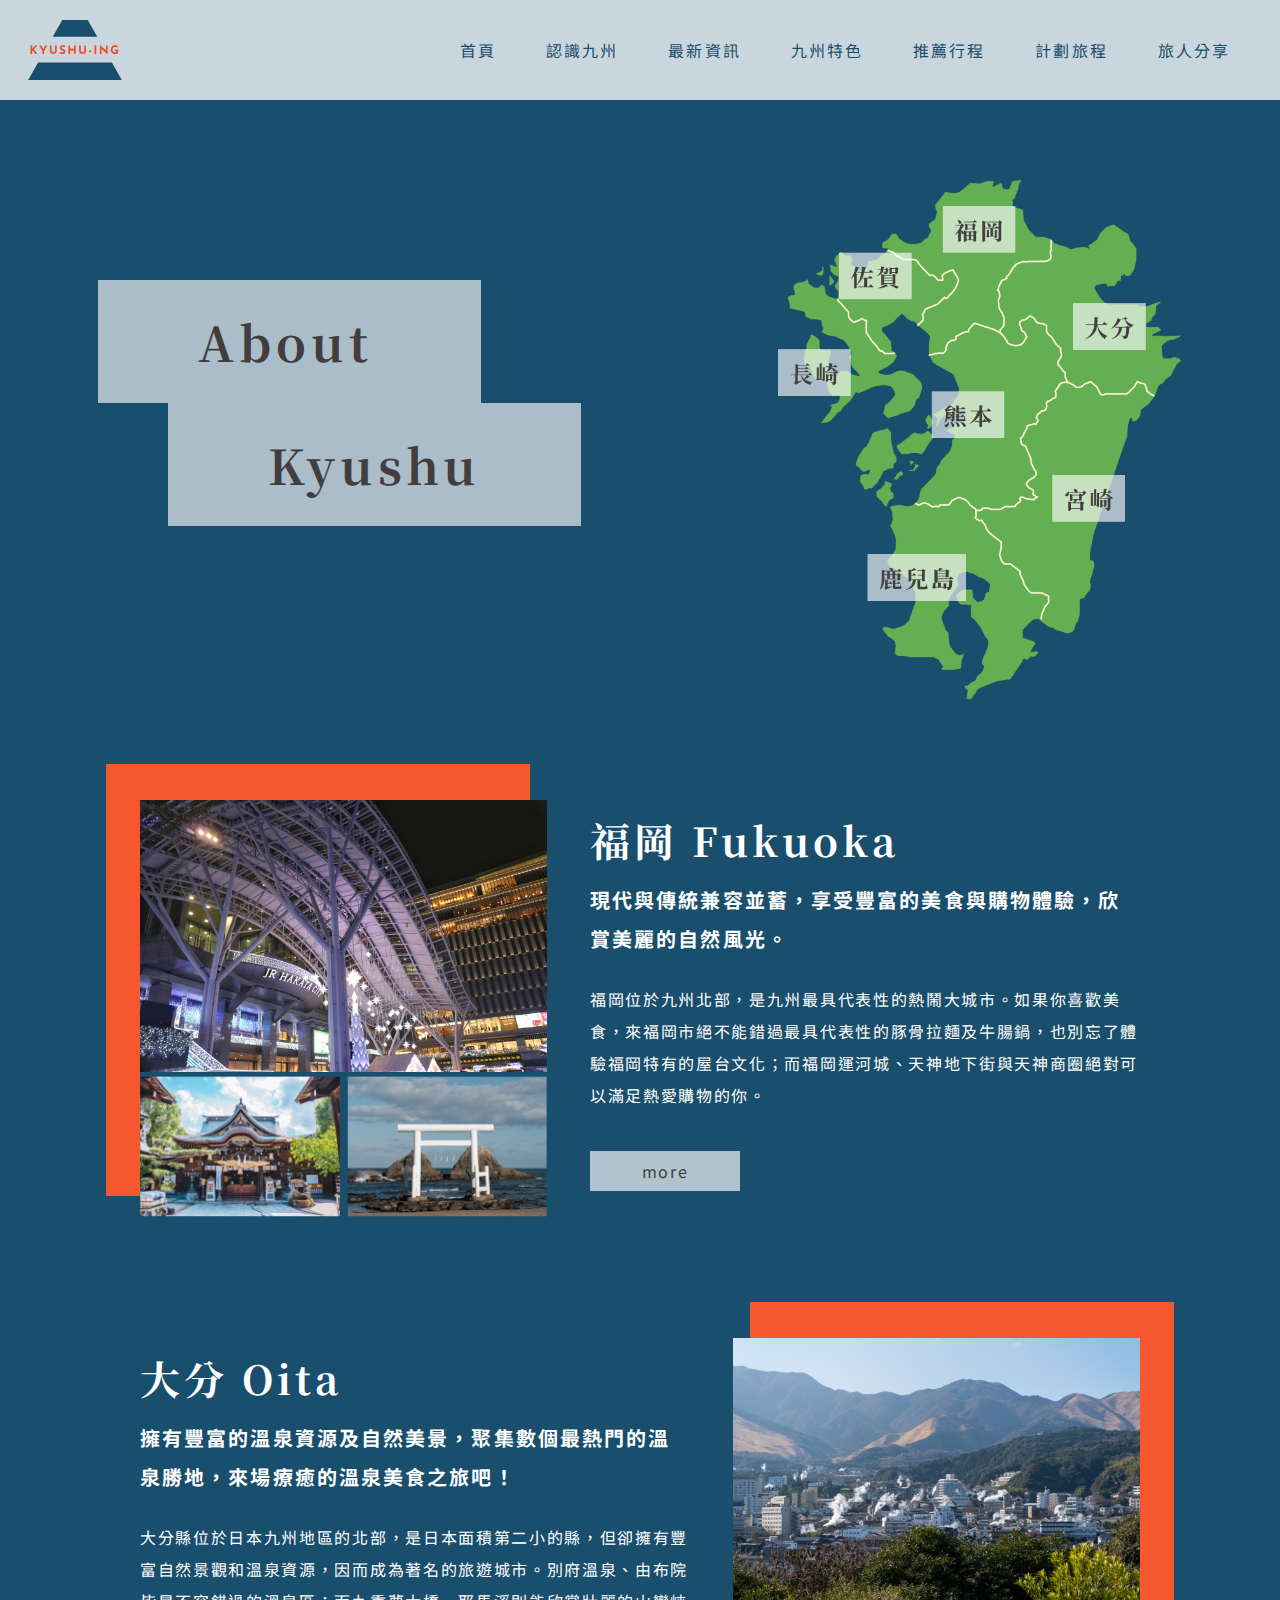
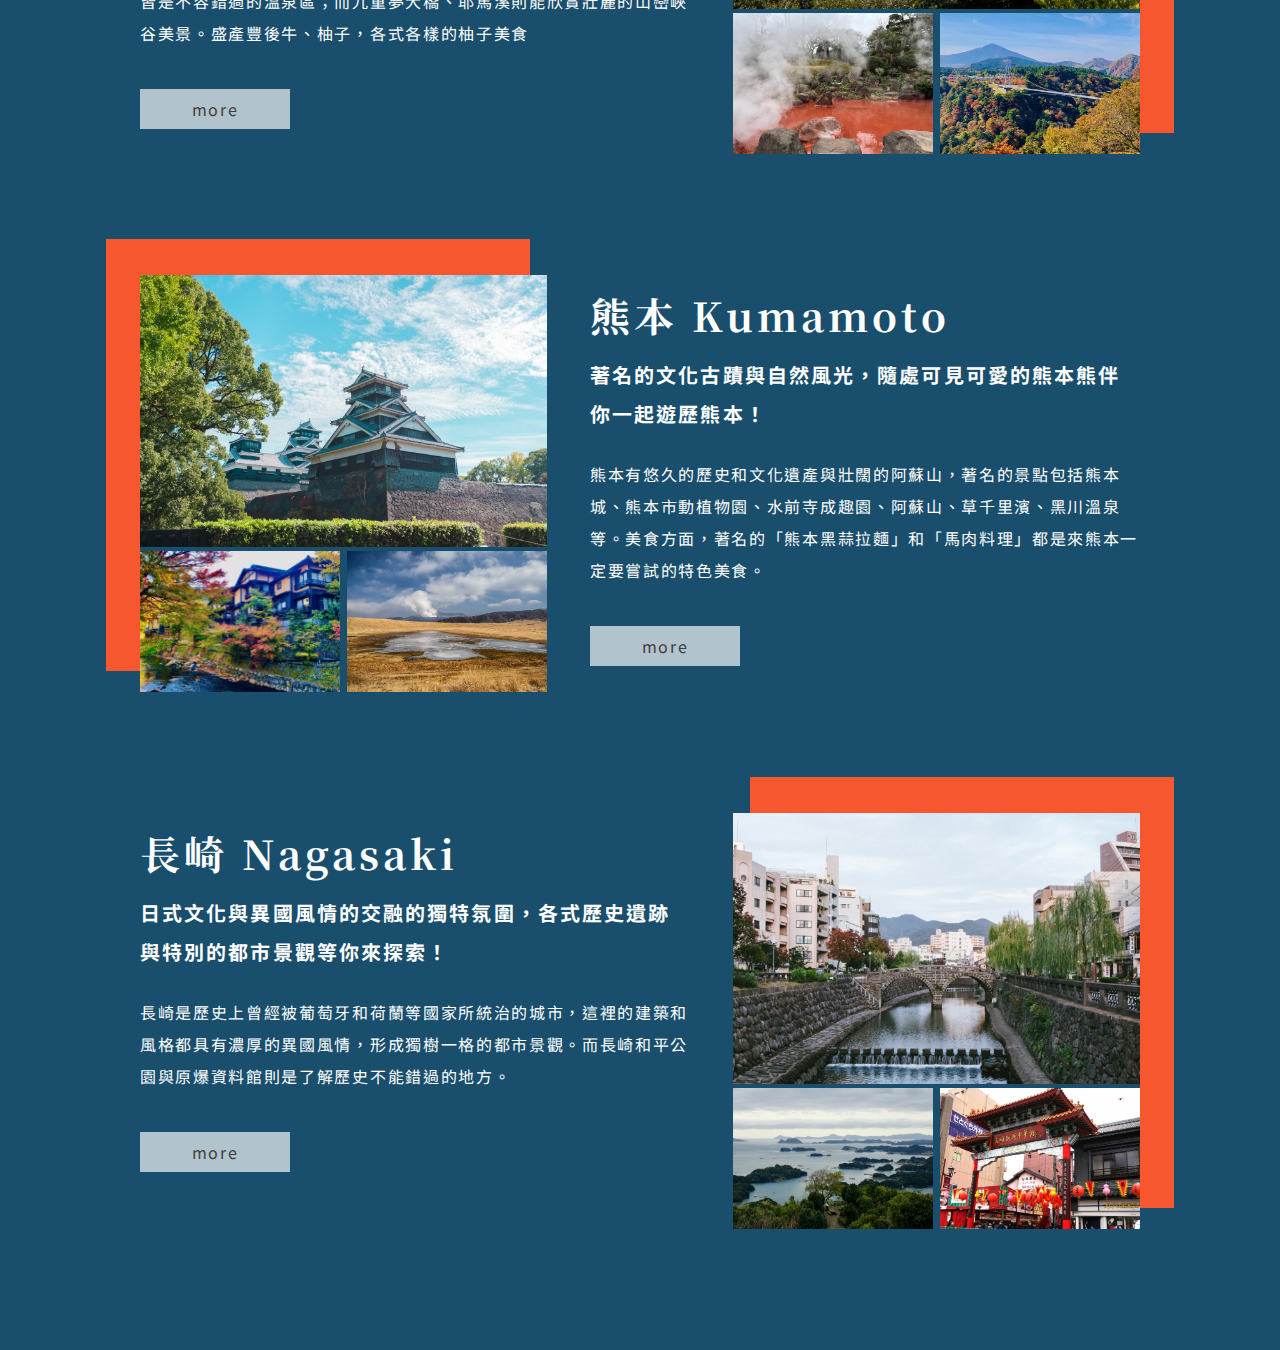
==== about.html @ 2214abe3 "reupload" ====
<!DOCTYPE html>
<html lang="en">
<head>
    <meta charset="UTF-8">
    <meta http-equiv="X-UA-Compatible" content="IE=edge">
    <meta name="viewport" content="width=device-width, initial-scale=1.0">
    <link rel="preconnect" href="https://fonts.googleapis.com">
    <link rel="preconnect" href="https://fonts.gstatic.com" crossorigin>
    <link href="https://fonts.googleapis.com/css2?family=Noto+Sans+TC:wght@400;700&family=Noto+Serif+TC:wght@400;700&display=swap" rel="stylesheet">
    <link rel="stylesheet" href="./css/default.css">
    <link rel="stylesheet" href="./css/about.css">
    <title>About</title>
</head>

<body>

    <!-- top -->
    <div class="top">
        <svg width="454" height="291" viewBox="0 0 454 291" fill="none" xmlns="http://www.w3.org/2000/svg">
            <path fill-rule="evenodd" clip-rule="evenodd" d="M165.159 0H288.841L335.095 81.4975H118.905L165.159 0ZM48.0145 206.402L0 291H454L405.986 206.402H48.0145Z" fill="#194E6C"/>
            <path d="M19.5735 137.797L19.3495 139.869L20.5815 138.301L34.0215 123.125H44.5495L27.5255 141.605L44.6055 164.341H34.3015L21.5895 146.757L19.5735 148.773V164.341H11.3415V123.125H19.5735V137.797ZM68.7472 151.517L53.5712 123.125H63.5952L74.2352 144.517L71.8272 144.685L82.2992 123.125H92.3232L76.8672 151.517V164.341H68.7472V151.517ZM113.025 149.109C113.025 150.415 113.417 151.666 114.201 152.861C114.985 154.055 116.012 155.026 117.281 155.773C118.588 156.519 120.007 156.893 121.537 156.893C123.217 156.893 124.711 156.519 126.017 155.773C127.324 155.026 128.351 154.055 129.097 152.861C129.881 151.666 130.273 150.415 130.273 149.109V123.125H138.281V149.277C138.281 152.301 137.535 154.989 136.041 157.341C134.548 159.655 132.532 161.485 129.993 162.829C127.455 164.135 124.636 164.789 121.537 164.789C118.476 164.789 115.676 164.135 113.137 162.829C110.636 161.485 108.639 159.655 107.145 157.341C105.652 154.989 104.905 152.301 104.905 149.277V123.125H113.025V149.109ZM177.361 133.093C175.793 132.234 174.188 131.525 172.545 130.965C170.94 130.405 169.428 130.125 168.009 130.125C166.255 130.125 164.873 130.479 163.865 131.189C162.857 131.898 162.353 132.962 162.353 134.381C162.353 135.351 162.727 136.229 163.473 137.013C164.257 137.759 165.247 138.431 166.441 139.029C167.673 139.626 168.943 140.167 170.249 140.653C171.855 141.25 173.404 142.015 174.897 142.949C176.391 143.845 177.623 145.095 178.593 146.701C179.564 148.269 180.049 150.359 180.049 152.973C180.049 155.063 179.508 157.005 178.425 158.797C177.343 160.589 175.756 162.045 173.665 163.165C171.575 164.247 168.999 164.789 165.937 164.789C163.585 164.789 161.177 164.434 158.713 163.725C156.287 163.015 153.991 161.895 151.825 160.365L155.409 154.037C156.828 155.082 158.452 155.941 160.281 156.613C162.111 157.285 163.753 157.621 165.209 157.621C166.18 157.621 167.151 157.49 168.121 157.229C169.129 156.93 169.951 156.445 170.585 155.773C171.257 155.101 171.593 154.167 171.593 152.973C171.593 152.151 171.313 151.405 170.753 150.733C170.231 150.061 169.503 149.445 168.569 148.885C167.673 148.325 166.684 147.839 165.601 147.429C164.332 146.943 163.025 146.383 161.681 145.749C160.337 145.114 159.068 144.349 157.873 143.453C156.716 142.519 155.764 141.381 155.017 140.037C154.308 138.655 153.953 136.975 153.953 134.997C153.953 132.607 154.476 130.535 155.521 128.781C156.604 127.026 158.116 125.645 160.057 124.637C161.999 123.591 164.239 123.013 166.777 122.901C170.1 122.901 172.788 123.293 174.841 124.077C176.932 124.861 178.799 125.794 180.441 126.877L177.361 133.093ZM229.946 123.125V164.341H221.826V147.597H203.402V164.341H195.282V123.125H203.402V139.757H221.826V123.125H229.946ZM255.123 149.109C255.123 150.415 255.515 151.666 256.299 152.861C257.083 154.055 258.11 155.026 259.379 155.773C260.686 156.519 262.104 156.893 263.635 156.893C265.315 156.893 266.808 156.519 268.115 155.773C269.422 155.026 270.448 154.055 271.195 152.861C271.979 151.666 272.371 150.415 272.371 149.109V123.125H280.379V149.277C280.379 152.301 279.632 154.989 278.139 157.341C276.646 159.655 274.63 161.485 272.091 162.829C269.552 164.135 266.734 164.789 263.635 164.789C260.574 164.789 257.774 164.135 255.235 162.829C252.734 161.485 250.736 159.655 249.243 157.341C247.75 154.989 247.003 152.301 247.003 149.277V123.125H255.123V149.109ZM295.155 148.101H305.683V154.933H295.155V148.101ZM321.848 123.125H329.968V164.341H321.848V123.125ZM384.79 166.021L353.542 137.797L355.95 139.141L356.118 164.341H347.886V121.501H348.222L378.798 149.613L377.006 148.829L376.838 123.125H385.014V166.021H384.79ZM436.34 160.197C435.855 160.719 435.09 161.261 434.044 161.821C432.999 162.343 431.786 162.829 430.404 163.277C429.06 163.725 427.679 164.079 426.26 164.341C424.842 164.639 423.498 164.789 422.228 164.789C417.786 164.789 413.922 163.93 410.636 162.213C407.351 160.495 404.812 158.143 403.02 155.157C401.266 152.17 400.388 148.754 400.388 144.909C400.388 141.138 400.948 137.871 402.068 135.109C403.226 132.309 404.775 129.994 406.716 128.165C408.695 126.298 410.954 124.917 413.492 124.021C416.068 123.125 418.756 122.677 421.556 122.677C424.207 122.677 426.634 122.975 428.836 123.573C431.039 124.133 432.906 124.842 434.436 125.701L431.804 133.261C431.132 132.887 430.236 132.514 429.116 132.141C427.996 131.767 426.858 131.469 425.7 131.245C424.543 130.983 423.516 130.853 422.62 130.853C419.671 130.853 417.151 131.357 415.06 132.365C413.007 133.335 411.439 134.81 410.356 136.789C409.311 138.767 408.788 141.231 408.788 144.181C408.788 146.757 409.367 148.978 410.524 150.845C411.682 152.711 413.287 154.149 415.34 155.157C417.431 156.165 419.802 156.669 422.452 156.669C423.61 156.669 424.674 156.594 425.644 156.445C426.615 156.258 427.436 155.978 428.108 155.605V150.621H420.996V142.781H436.34V160.197Z" fill="#F24822"/>
        </svg>
        <ul>
            <li><a href="">首頁</a></li>
            <li><a href="">認識九州</a></li>
            <li><a href="">最新資訊</a></li>
            <li><a href="">九州特色</a></li>
            <li><a href="">推薦行程</a></li>
            <li><a href="">計劃旅程</a></li>
            <li><a href="">旅人分享</a></li>
        </ul>
    </div>

    <!-- 首圖 -->
    <header>
        <div class="title">
            <h1>About</h1>
            <h1>Kyushu</h1>
        </div>
        <img src="./img/about/about-top.png" alt="">
    </header>

    <div class="main-block">
        <!-- 福岡 -->
        <section>
            <div class="photo">
                <img src="./img/about/about1-1.jpg" alt="">
                <img src="./img/about/about1-2.png" alt="">
                <img src="./img/about/about1-3.png" alt="">
            </div>
            <div class="text">
                <h2>福岡  Fukuoka</h2>
                <h3>現代與傳統兼容並蓄，享受豐富的美食與購物體驗，欣賞美麗的自然風光。</h3>
                <p>福岡位於九州北部，是九州最具代表性的熱鬧大城市。如果你喜歡美食，來福岡市絕不能錯過最具代表性的豚骨拉麵及牛腸鍋，也別忘了體驗福岡特有的屋台文化；而福岡運河城、天神地下街與天神商圈絕對可以滿足熱愛購物的你。</p>
                <a href="#">more</a>
            </div>
        </section>

         <!-- 大分 -->
         <section>
            <div class="text">
                <h2>大分 Oita</h2>
                <h3>擁有豐富的溫泉資源及自然美景，聚集數個最熱門的溫泉勝地，來場療癒的溫泉美食之旅吧！</h3>
                <p>大分縣位於日本九州地區的北部，是日本面積第二小的縣，但卻擁有豐富自然景觀和溫泉資源，因而成為著名的旅遊城市。別府溫泉、由布院皆是不容錯過的溫泉區；而九重夢大橋、耶馬溪則能欣賞壯麗的山巒峽谷美景。盛產豐後牛、柚子，各式各樣的柚子美食</p>
                <a href="#">more</a>
            </div>
            <div class="photo1">
                <img src="./img/about/about2-1.jpg" alt="">
                <img src="./img/about/about2-2.jpg" alt="">
                <img src="./img/about/about2-3.jpg" alt="">
            </div>
        </section>

         <!-- 熊本 -->
         <section>
            <div class="photo">
                <img src="./img/about/about3-1.jpg" alt="">
                <img src="./img/about/about3-2.png" alt="">
                <img src="./img/about/about3-3.jpg" alt="">
            </div>
            <div class="text">
                <h2>熊本  Kumamoto</h2>
                <h3>著名的文化古蹟與自然風光，隨處可見可愛的熊本熊伴你一起遊歷熊本！</h3>
                <p>熊本有悠久的歷史和文化遺產與壯闊的阿蘇山，著名的景點包括熊本城、熊本市動植物園、水前寺成趣園、阿蘇山、草千里濱、黑川溫泉等。美食方面，著名的「熊本黑蒜拉麵」和「馬肉料理」都是來熊本一定要嘗試的特色美食。</p>
                <a href="#">more</a>
            </div>
        </section>

         <!-- 長崎 -->
         <section>
            <div class="text">
                <h2>長崎  Nagasaki</h2>
                <h3>日式文化與異國風情的交融的獨特氛圍，各式歷史遺跡與特別的都市景觀等你來探索！</h3>
                <p>長崎是歷史上曾經被葡萄牙和荷蘭等國家所統治的城市，這裡的建築和風格都具有濃厚的異國風情，形成獨樹一格的都市景觀。而長崎和平公園與原爆資料館則是了解歷史不能錯過的地方。</p>
                <a href="#">more</a>
            </div>
            <div class="photo1">
                <img src="./img/about/about4-1.png" alt="">
                <img src="./img/about/about4-2.jpg" alt="">
                <img src="./img/about/about4-3.jpg" alt="">
            </div>
        </section>






   </div>

</body>
</html>
---- css/default.css ----
@import url(reset.css);


body{
    font-family: 'Noto Sans TC', sans-serif;
    font-style: normal;
    background-color: #194E6C;
}

/* ------top------ */
.top{
    height: 100px;
    width: 100%;
    background-color: #ffffffc4;
    display: flex;
    justify-content: space-between;
}

.top svg{
    height: 60px;
    width: 150px;
    /* float: left; */
    margin-top: 20px;
}

.top ul{
    display: inline-flex;
    text-align: center;
    /* float:right; */
    line-height: 100px;
}

.top li{
    margin-right: 50px;
}

.top a{
    font-size: 16px;
    color:#194E6C;
    letter-spacing: 0.13em;
}

.top a:hover{
    color:#F75C2F ;
    
}

/* --------全版-------- */
.wrapper{
    margin: 0 auto;
}

.main-block{
    width:1200px;
    margin:0 auto;
}

a{
    /* display: block; */
    text-decoration: none;
    text-align: center;
}

h1{
    display: block;
    /* height: 103px; */
    font-family: 'Noto Serif TC';
    font-style: normal;
    font-weight: 700;
    font-size: 48px;
    line-height: 103px;
    letter-spacing: 0.1em;
    color: #423E3E;
    background-color: rgba(255, 255, 255, 0.63);;
    padding: 10px 100px;
}

h2{
    font-family:'Noto Serif TC', serif;
    font-size:40px ;
    font-weight: 700;
    line-height: 200%;
    letter-spacing: 0.1em;
    color: #fff;
}

p{
    font-size: 16px;
    line-height: 200%;
    letter-spacing: 0.105em;
}

/* -------標題列按鍵文字------- */
.sel{
    height: 90px;
    width: 1000px;
    margin: 0 auto;
    padding-top: 60px;
    box-sizing: border-box;
    display: flex;
}

.sel li{
    width: 100px;
    height: 48px;
    border: 2px solid #FFFFFF;
    margin: 0 10px;
    flex-basis: 0;
    flex-grow: 1;
    text-align: center;
}
.sel a{
    line-height: 48px;
    font-size: 18px;
    letter-spacing: 0.15em;
    color: #fff;
}


/* footer */
footer {
    height: 200px;
    display: flex;
    align-items: center;
   justify-content: center;
    
}

footer ul{
    display: flex;
    margin: 0 auto;
    align-items: center;
}

footer li{
    padding: 0 50px;
    margin: 0 auto;
}

footer img{
    height: 70px;
}

footer a{
    display: block;
    color: #ffff;
    font-size: 12px;
    line-height: 200%;
    letter-spacing: 0.105em;
}

footer .right{
    display: flex;
    flex-direction: column;
}

footer .middle{
    display: flex;
    flex-direction: column;
}

footer .left{
    display: flex;
    flex-direction: column;
    
}

footer .left p{
    color: #fff;
    font-size: 12px;
    letter-spacing: 0.15em;
    line-height: 4px;

}

i{
    display: inline-block;
    color: #fff;
}
---- css/about.css ----
header{
    display: flex;
    justify-content: space-around;
    margin-top:80px ;
}

header .title{
    margin-top: 100px;
}

header h1:first-child{
    margin-right: 100px;
}

header h1:last-child{
    margin-left: 70px;
}

header img{
    height: 520px;
}

body{
    color: #ffff;
}

.main-block{
    width:1000px
}

section{
    display: flex;
    margin-top: 100px;
    margin-bottom: 120px;
}

section img:first-child{
    width: 407px;
    height: auto;
    padding-bottom: 3px;
}

section img~img{
    width: 200px;
    height: 141px;

}

.photo img{
    padding-right: 3px;
}

.photo{
    margin-right: 40px;
    box-shadow: -27px -29px 0 7px #f7572f;
}

.text h3{
    font-weight: 700;
    font-size: 20px;
    line-height: 195.3%;
    letter-spacing: 0.105em;
    padding-bottom: 25px;
}

section a{
    display: block;
    font-size: 16px;
    letter-spacing: 0.105em;
    color:#423E3E;
    width: 150px;
    height: 40px;
    background-color: #ffffffa9;
    line-height: 40px;
    margin-top: 40px;
}

.photo1{
    margin-left: 40px;
    box-shadow: 27px -29px 0 7px #f7572f;
}

.photo1 img{
    padding-right: 0px;
    padding-left: 3px;
}
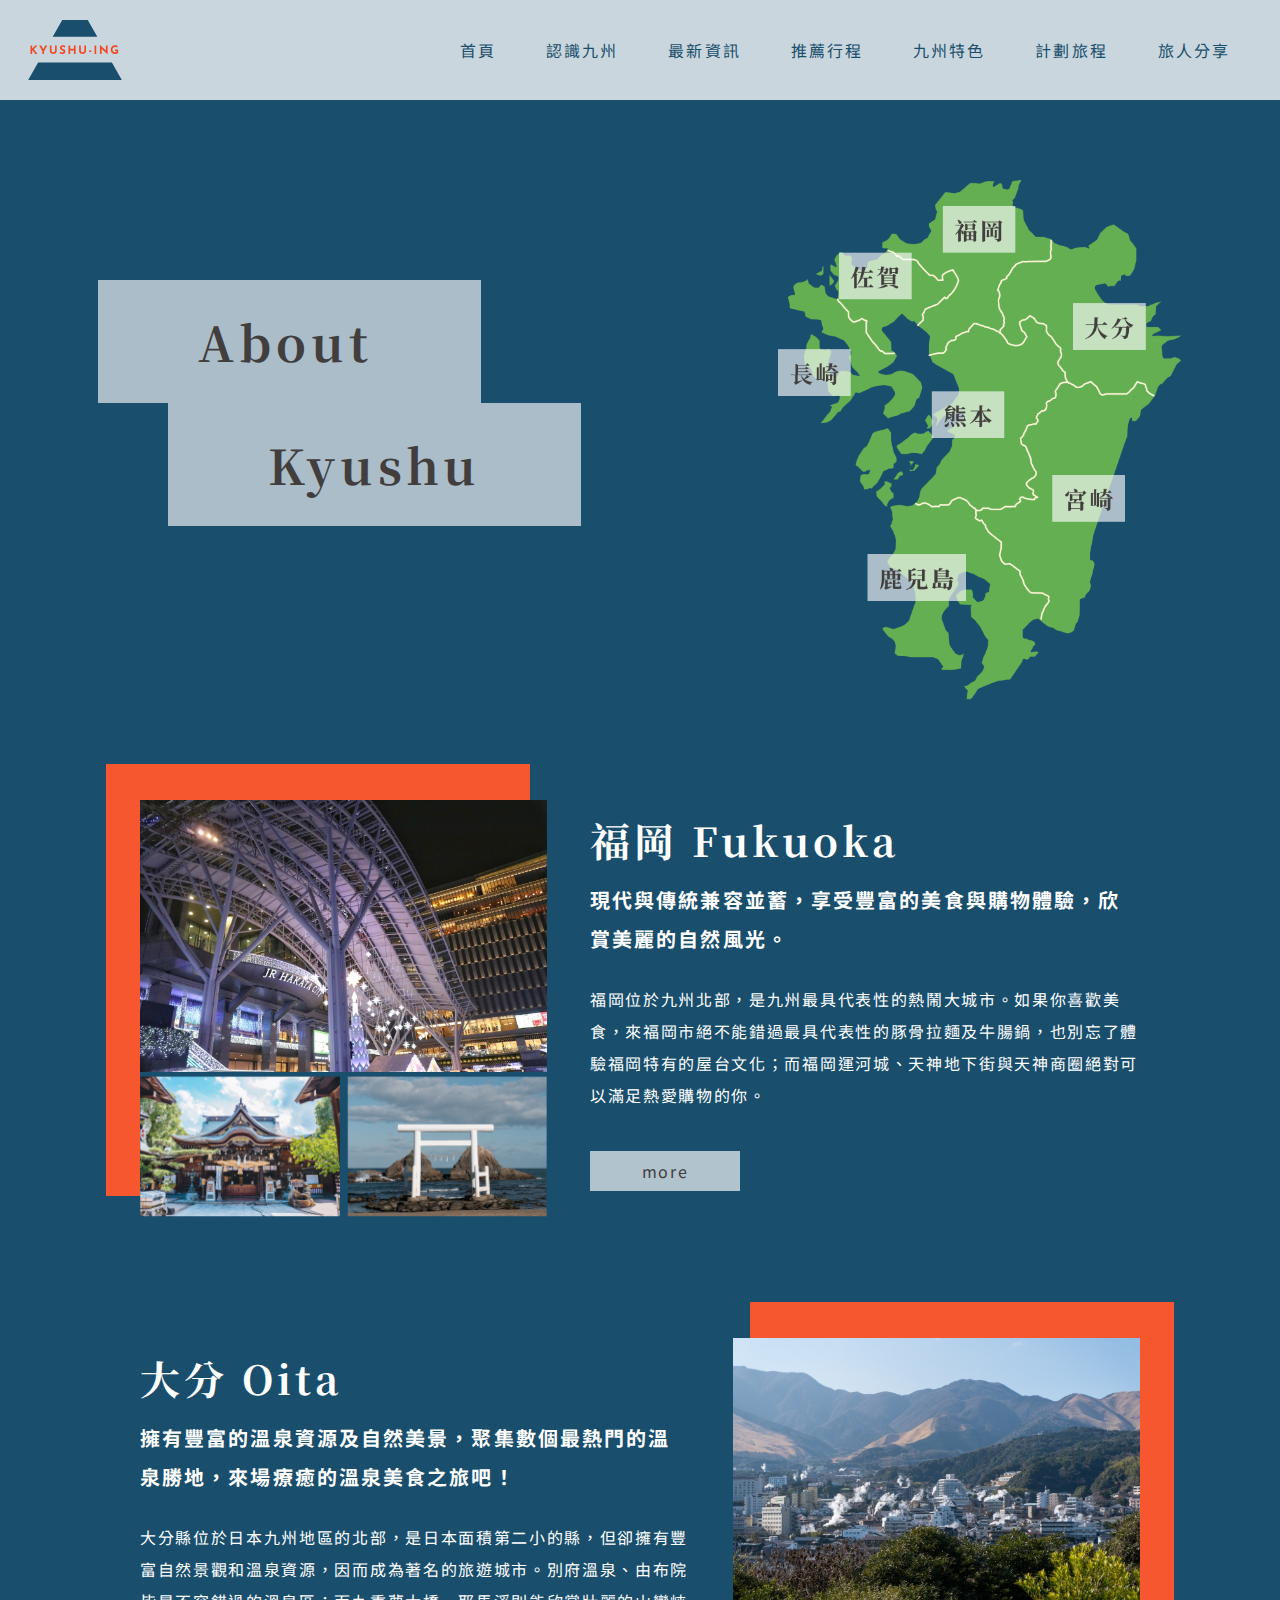
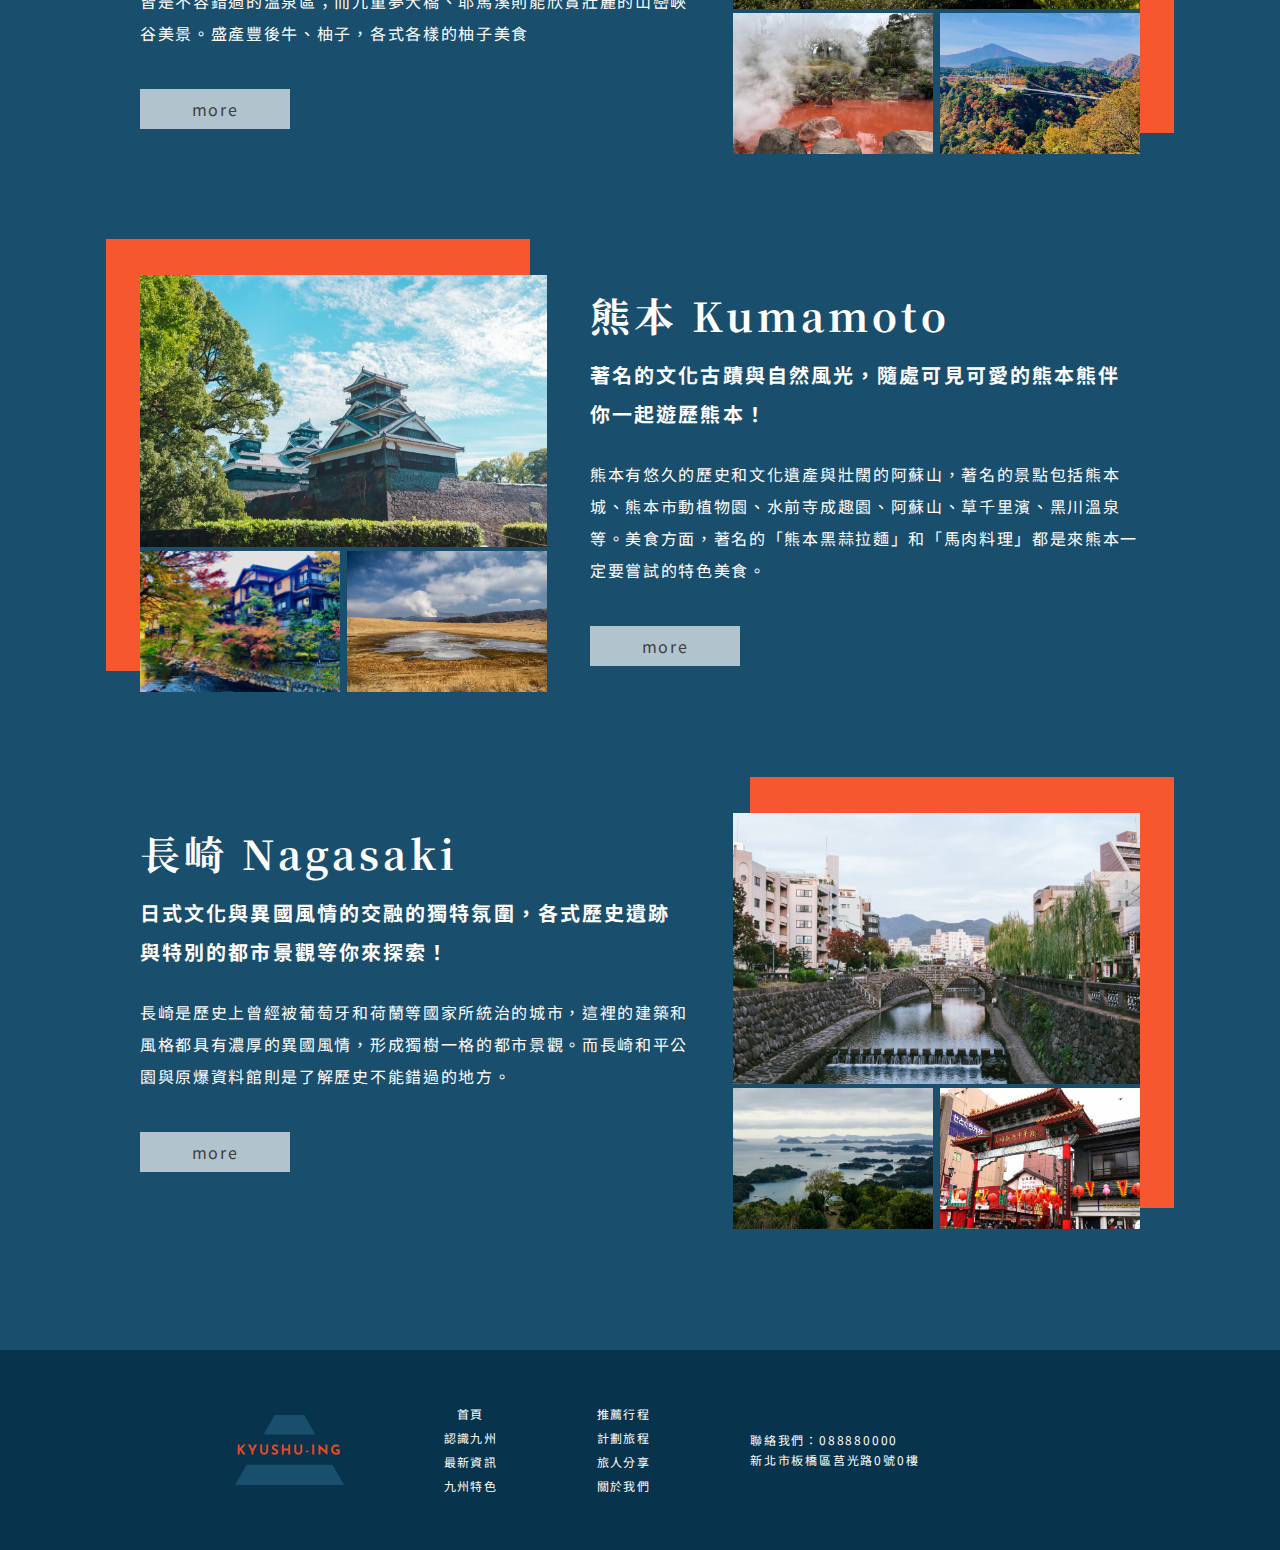
==== commit 74e084ee: "done" ====
--- a/about.html
+++ b/about.html
@@ -7,6 +7,7 @@
     <link rel="preconnect" href="https://fonts.googleapis.com">
     <link rel="preconnect" href="https://fonts.gstatic.com" crossorigin>
     <link href="https://fonts.googleapis.com/css2?family=Noto+Sans+TC:wght@400;700&family=Noto+Serif+TC:wght@400;700&display=swap" rel="stylesheet">
+    <link rel="stylesheet" href="https://cdnjs.cloudflare.com/ajax/libs/font-awesome/6.3.0/css/all.min.css" integrity="sha512-SzlrxWUlpfuzQ+pcUCosxcglQRNAq/DZjVsC0lE40xsADsfeQoEypE+enwcOiGjk/bSuGGKHEyjSoQ1zVisanQ==" crossorigin="anonymous" referrerpolicy="no-referrer" />
     <link rel="stylesheet" href="./css/default.css">
     <link rel="stylesheet" href="./css/about.css">
     <title>About</title>
@@ -20,14 +21,15 @@
             <path fill-rule="evenodd" clip-rule="evenodd" d="M165.159 0H288.841L335.095 81.4975H118.905L165.159 0ZM48.0145 206.402L0 291H454L405.986 206.402H48.0145Z" fill="#194E6C"/>
             <path d="M19.5735 137.797L19.3495 139.869L20.5815 138.301L34.0215 123.125H44.5495L27.5255 141.605L44.6055 164.341H34.3015L21.5895 146.757L19.5735 148.773V164.341H11.3415V123.125H19.5735V137.797ZM68.7472 151.517L53.5712 123.125H63.5952L74.2352 144.517L71.8272 144.685L82.2992 123.125H92.3232L76.8672 151.517V164.341H68.7472V151.517ZM113.025 149.109C113.025 150.415 113.417 151.666 114.201 152.861C114.985 154.055 116.012 155.026 117.281 155.773C118.588 156.519 120.007 156.893 121.537 156.893C123.217 156.893 124.711 156.519 126.017 155.773C127.324 155.026 128.351 154.055 129.097 152.861C129.881 151.666 130.273 150.415 130.273 149.109V123.125H138.281V149.277C138.281 152.301 137.535 154.989 136.041 157.341C134.548 159.655 132.532 161.485 129.993 162.829C127.455 164.135 124.636 164.789 121.537 164.789C118.476 164.789 115.676 164.135 113.137 162.829C110.636 161.485 108.639 159.655 107.145 157.341C105.652 154.989 104.905 152.301 104.905 149.277V123.125H113.025V149.109ZM177.361 133.093C175.793 132.234 174.188 131.525 172.545 130.965C170.94 130.405 169.428 130.125 168.009 130.125C166.255 130.125 164.873 130.479 163.865 131.189C162.857 131.898 162.353 132.962 162.353 134.381C162.353 135.351 162.727 136.229 163.473 137.013C164.257 137.759 165.247 138.431 166.441 139.029C167.673 139.626 168.943 140.167 170.249 140.653C171.855 141.25 173.404 142.015 174.897 142.949C176.391 143.845 177.623 145.095 178.593 146.701C179.564 148.269 180.049 150.359 180.049 152.973C180.049 155.063 179.508 157.005 178.425 158.797C177.343 160.589 175.756 162.045 173.665 163.165C171.575 164.247 168.999 164.789 165.937 164.789C163.585 164.789 161.177 164.434 158.713 163.725C156.287 163.015 153.991 161.895 151.825 160.365L155.409 154.037C156.828 155.082 158.452 155.941 160.281 156.613C162.111 157.285 163.753 157.621 165.209 157.621C166.18 157.621 167.151 157.49 168.121 157.229C169.129 156.93 169.951 156.445 170.585 155.773C171.257 155.101 171.593 154.167 171.593 152.973C171.593 152.151 171.313 151.405 170.753 150.733C170.231 150.061 169.503 149.445 168.569 148.885C167.673 148.325 166.684 147.839 165.601 147.429C164.332 146.943 163.025 146.383 161.681 145.749C160.337 145.114 159.068 144.349 157.873 143.453C156.716 142.519 155.764 141.381 155.017 140.037C154.308 138.655 153.953 136.975 153.953 134.997C153.953 132.607 154.476 130.535 155.521 128.781C156.604 127.026 158.116 125.645 160.057 124.637C161.999 123.591 164.239 123.013 166.777 122.901C170.1 122.901 172.788 123.293 174.841 124.077C176.932 124.861 178.799 125.794 180.441 126.877L177.361 133.093ZM229.946 123.125V164.341H221.826V147.597H203.402V164.341H195.282V123.125H203.402V139.757H221.826V123.125H229.946ZM255.123 149.109C255.123 150.415 255.515 151.666 256.299 152.861C257.083 154.055 258.11 155.026 259.379 155.773C260.686 156.519 262.104 156.893 263.635 156.893C265.315 156.893 266.808 156.519 268.115 155.773C269.422 155.026 270.448 154.055 271.195 152.861C271.979 151.666 272.371 150.415 272.371 149.109V123.125H280.379V149.277C280.379 152.301 279.632 154.989 278.139 157.341C276.646 159.655 274.63 161.485 272.091 162.829C269.552 164.135 266.734 164.789 263.635 164.789C260.574 164.789 257.774 164.135 255.235 162.829C252.734 161.485 250.736 159.655 249.243 157.341C247.75 154.989 247.003 152.301 247.003 149.277V123.125H255.123V149.109ZM295.155 148.101H305.683V154.933H295.155V148.101ZM321.848 123.125H329.968V164.341H321.848V123.125ZM384.79 166.021L353.542 137.797L355.95 139.141L356.118 164.341H347.886V121.501H348.222L378.798 149.613L377.006 148.829L376.838 123.125H385.014V166.021H384.79ZM436.34 160.197C435.855 160.719 435.09 161.261 434.044 161.821C432.999 162.343 431.786 162.829 430.404 163.277C429.06 163.725 427.679 164.079 426.26 164.341C424.842 164.639 423.498 164.789 422.228 164.789C417.786 164.789 413.922 163.93 410.636 162.213C407.351 160.495 404.812 158.143 403.02 155.157C401.266 152.17 400.388 148.754 400.388 144.909C400.388 141.138 400.948 137.871 402.068 135.109C403.226 132.309 404.775 129.994 406.716 128.165C408.695 126.298 410.954 124.917 413.492 124.021C416.068 123.125 418.756 122.677 421.556 122.677C424.207 122.677 426.634 122.975 428.836 123.573C431.039 124.133 432.906 124.842 434.436 125.701L431.804 133.261C431.132 132.887 430.236 132.514 429.116 132.141C427.996 131.767 426.858 131.469 425.7 131.245C424.543 130.983 423.516 130.853 422.62 130.853C419.671 130.853 417.151 131.357 415.06 132.365C413.007 133.335 411.439 134.81 410.356 136.789C409.311 138.767 408.788 141.231 408.788 144.181C408.788 146.757 409.367 148.978 410.524 150.845C411.682 152.711 413.287 154.149 415.34 155.157C417.431 156.165 419.802 156.669 422.452 156.669C423.61 156.669 424.674 156.594 425.644 156.445C426.615 156.258 427.436 155.978 428.108 155.605V150.621H420.996V142.781H436.34V160.197Z" fill="#F24822"/>
         </svg>
+        
         <ul>
-            <li><a href="">首頁</a></li>
-            <li><a href="">認識九州</a></li>
-            <li><a href="">最新資訊</a></li>
-            <li><a href="">九州特色</a></li>
-            <li><a href="">推薦行程</a></li>
-            <li><a href="">計劃旅程</a></li>
-            <li><a href="">旅人分享</a></li>
+            <li><a href="index.html">首頁</a></li>
+            <li><a href="about.html">認識九州</a></li>
+            <li><a href="news.html">最新資訊</a></li>
+            <li><a href="recommand.html">推薦行程</a></li>
+            <li><a href="landmark.html"> 九州特色</a></li>
+            <li><a href="plan.html">計劃旅程</a></li>
+            <li><a href="share.html">旅人分享</a></li>
         </ul>
     </div>
 
@@ -100,13 +102,39 @@
                 <img src="./img/about/about4-3.jpg" alt="">
             </div>
         </section>
+   </div>
 
-
-
-
-
-
-   </div>
+    <!-- 頁尾 -->
+        <footer>
+            <ul>
+                <li><img src="./img/default/Group 3.svg" alt=""></li>
+                <li class="right">
+                    <a href="index.html">首頁</a>
+                    <a href="about.html">認識九州</a>
+                    <a href="news.html">最新資訊</a>
+                    <a href="landmark.html">九州特色</a>
+                </li>
+                <li class="middle">
+                    <a href="recommand.html">推薦行程</a>
+                    <a href="plan.html">計劃旅程</a>
+                    <a href="share.html">旅人分享</a>
+                    <a href="#">關於我們</a>
+                </li>
+                <li class="left">               
+                    <p>聯絡我們：088880000</p><br>
+                    <p>新北市板橋區莒光路0號0樓</p>
+                </li>
+                <li class="icon">
+                    <a href="#"><i class="fa-brands fa-square-facebook"></i></a>
+                    <a href="#"><i class="fa-brands fa-square-instagram"></i></a>
+                    <a href="#"><i class="fa-brands fa-square-twitter"></i></a>
+                </li>
+                
+            </ul>
+            
+        
+            
+        </footer>
 
 </body>
 </html>--- a/css/default.css
+++ b/css/default.css
@@ -38,11 +38,29 @@
     font-size: 16px;
     color:#194E6C;
     letter-spacing: 0.13em;
+    position: relative;
+    transition: 0.5s;
+   
+}
+
+.top a:after{
+    content: "";
+    position: absolute;
+    left: 0;
+    bottom: 0;
+    width: 100%;
+    height: 2px;
+    background-color:#F75C2F;
+    transition: 0.3s;
+    transform: scale(0);
 }
 
 .top a:hover{
     color:#F75C2F ;
-    
+}
+
+.top a:hover::after{
+    transform:  scaleX(1);
 }
 
 /* --------全版-------- */
@@ -88,6 +106,7 @@
     font-size: 16px;
     line-height: 200%;
     letter-spacing: 0.105em;
+
 }
 
 /* -------標題列按鍵文字------- */
@@ -110,16 +129,27 @@
     text-align: center;
 }
 .sel a{
+    display: block;
+    width: 100%;
+    height: 48px;
     line-height: 48px;
     font-size: 18px;
     letter-spacing: 0.15em;
     color: #fff;
 }
 
+.sel a:hover{
+    background-color: #fff;
+    color: #194E6C;
+    font-weight: 700;
+    font-size: 20px;
+}
+
 
 /* footer */
 footer {
     height: 200px;
+    background-color: #07344C;
     display: flex;
     align-items: center;
    justify-content: center;
@@ -142,13 +172,16 @@
 }
 
 footer a{
-    display: block;
     color: #ffff;
     font-size: 12px;
     line-height: 200%;
     letter-spacing: 0.105em;
 }
 
+footer a:hover{
+    color: #F75C2F;
+}
+
 footer .right{
     display: flex;
     flex-direction: column;
@@ -176,4 +209,10 @@
 i{
     display: inline-block;
     color: #fff;
+    padding: 3px;
+    font-size: 18px;
+}
+
+i:hover{
+    color: #F75C2F;
 }--- a/css/about.css
+++ b/css/about.css
@@ -75,6 +75,12 @@
     margin-top: 40px;
 }
 
+section a:hover{
+    color:#ffffffa9;
+    background-color:#f7572fb7;
+    font-weight: 700;
+}
+
 .photo1{
     margin-left: 40px;
     box-shadow: 27px -29px 0 7px #f7572f;
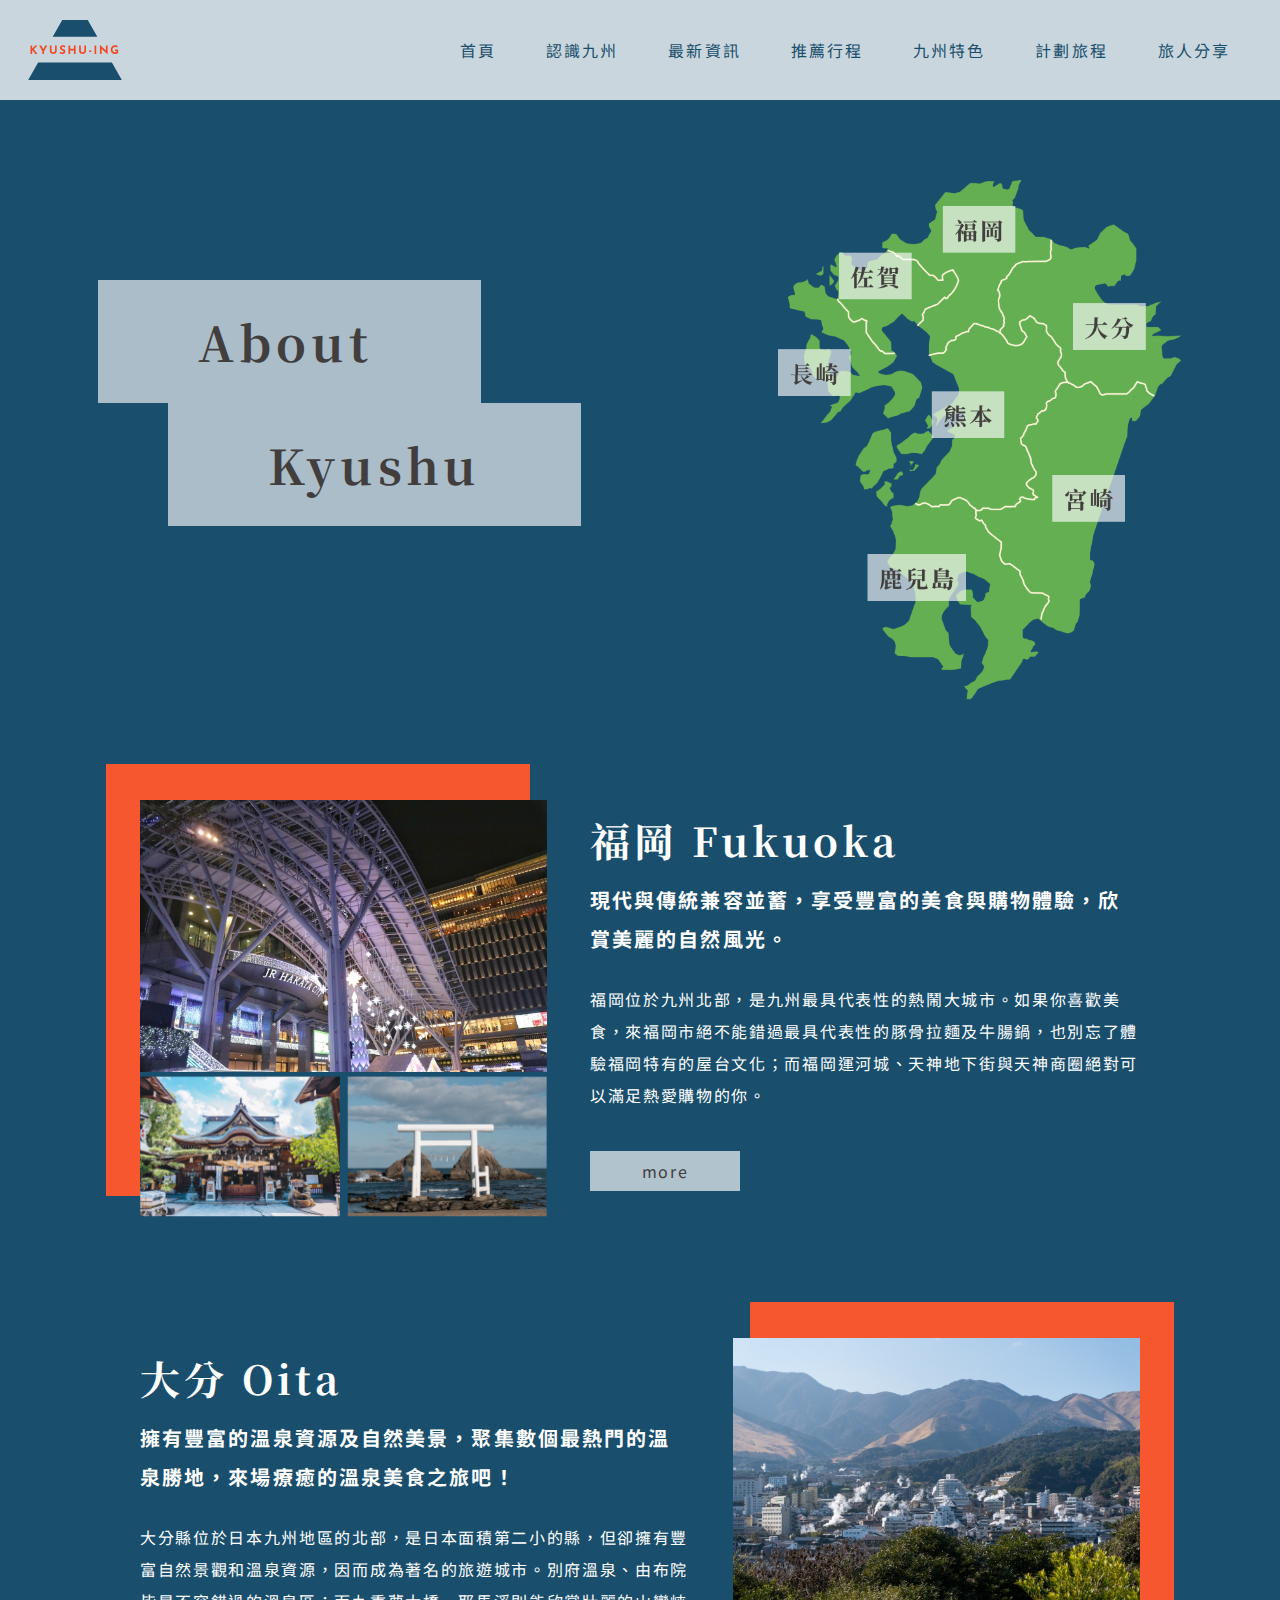
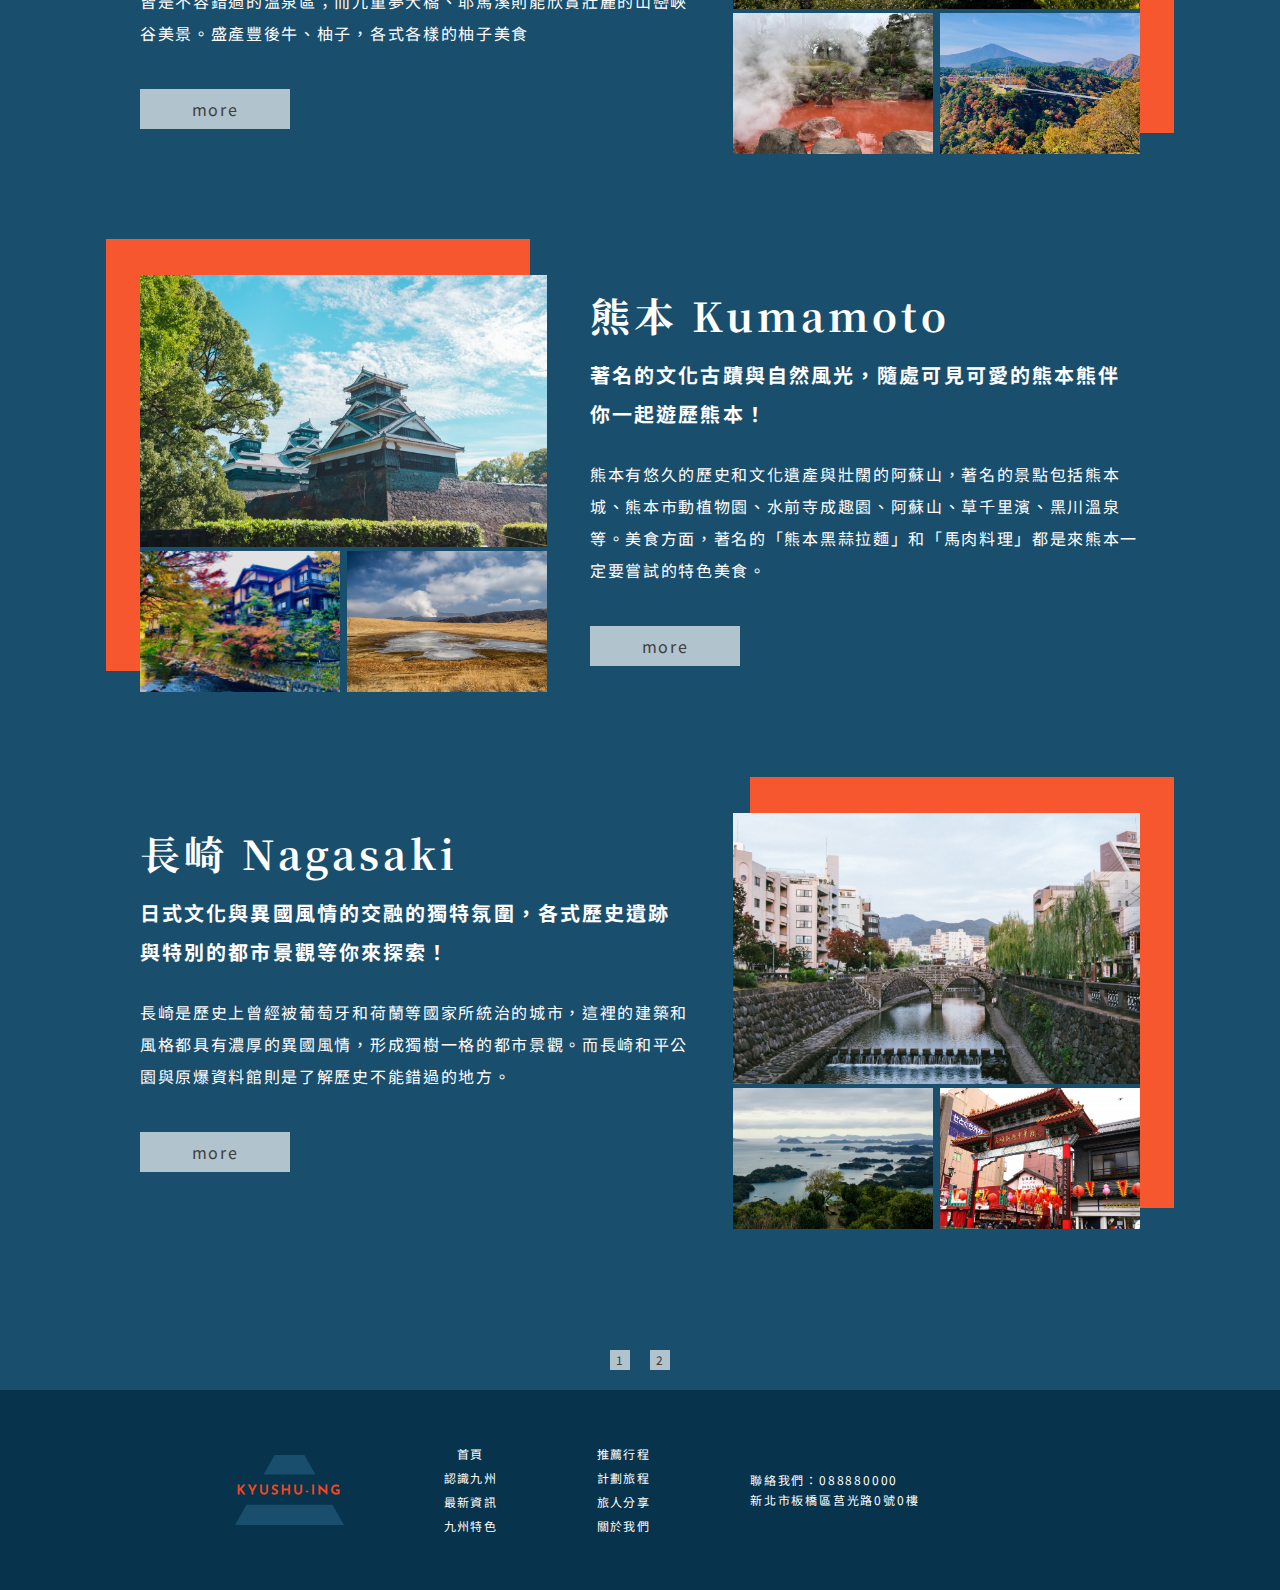
==== commit 32b37c23: "done 1" ====
--- a/about.html
+++ b/about.html
@@ -101,7 +101,12 @@
                 <img src="./img/about/about4-2.jpg" alt="">
                 <img src="./img/about/about4-3.jpg" alt="">
             </div>
+
         </section>
+
+        <div class="page">
+        <a href="#">1</a><a href="#">2</a>
+        </div>
    </div>
 
     <!-- 頁尾 -->
--- a/css/about.css
+++ b/css/about.css
@@ -91,6 +91,29 @@
     padding-left: 3px;
 }
 
+.page{
+    width:60px;
+    margin: 0 auto;
+    margin-bottom: 20px;
+    display: flex;
+    justify-content: space-between;
+}
+
+.page a{
+    display: block;
+    font-size: 12px;
+    letter-spacing: 0.105em;
+    color:#423E3E;
+    width: 20px;
+    height: 20px;
+    background-color: #ffffffa9;
+    line-height: 20px;
+}
+
+.page a:hover{
+    color:#ffffffa9;
+    background-color:#f7572fb7;
+}
 
 
 
@@ -99,3 +122,4 @@
 
 
 
+
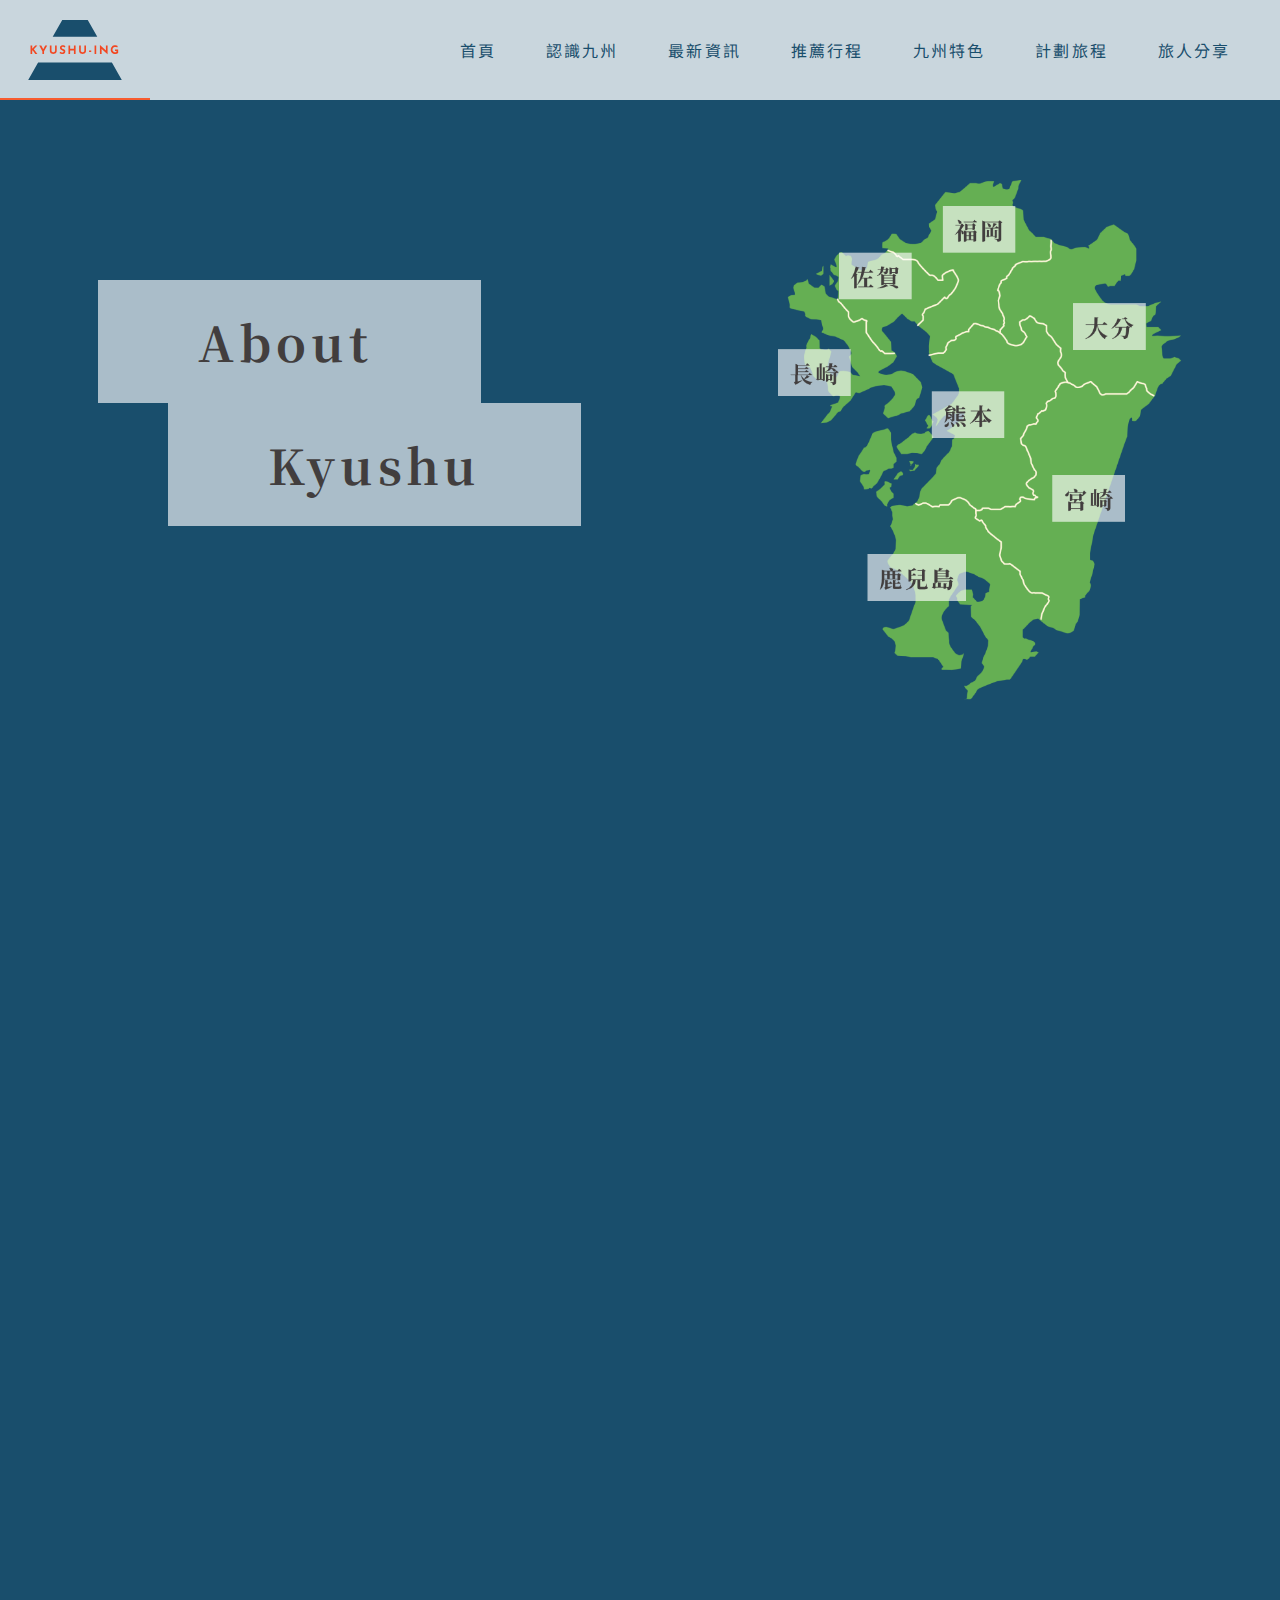
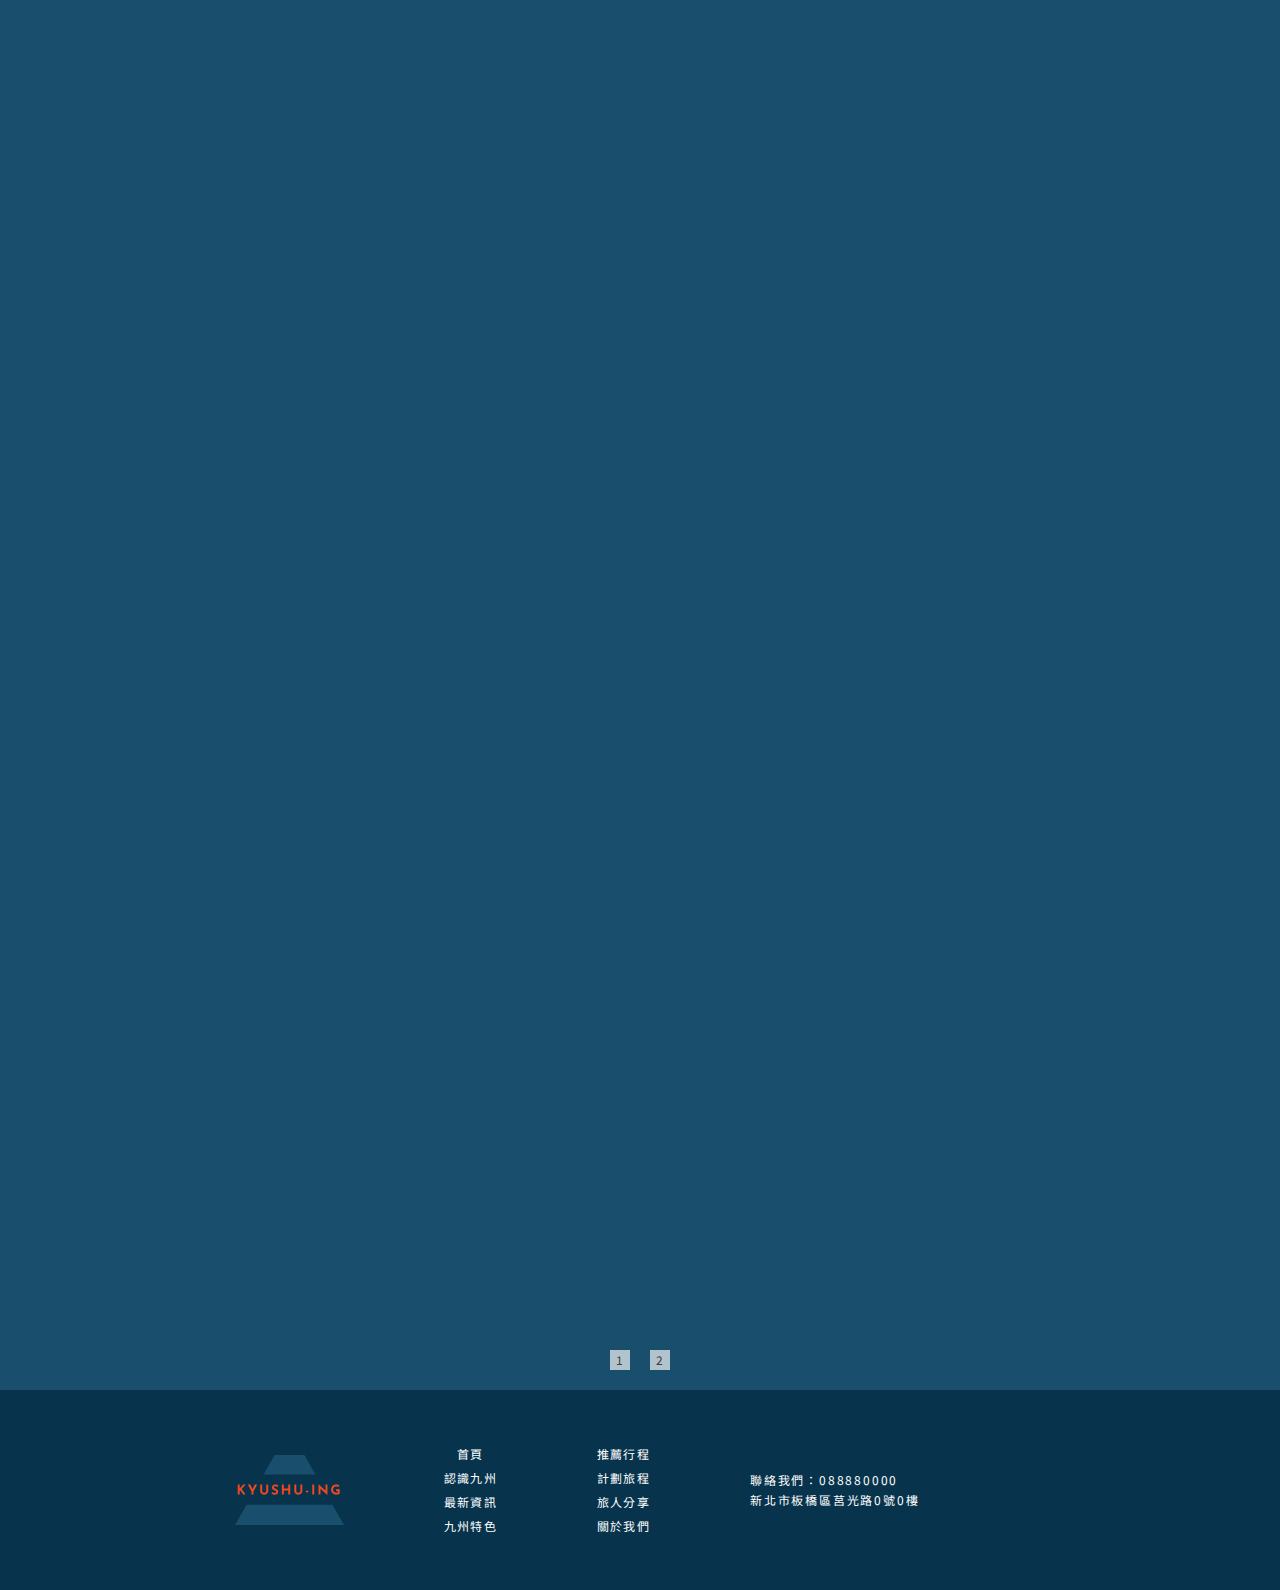
==== commit c099e974: "ani" ====
--- a/about.html
+++ b/about.html
@@ -8,6 +8,7 @@
     <link rel="preconnect" href="https://fonts.gstatic.com" crossorigin>
     <link href="https://fonts.googleapis.com/css2?family=Noto+Sans+TC:wght@400;700&family=Noto+Serif+TC:wght@400;700&display=swap" rel="stylesheet">
     <link rel="stylesheet" href="https://cdnjs.cloudflare.com/ajax/libs/font-awesome/6.3.0/css/all.min.css" integrity="sha512-SzlrxWUlpfuzQ+pcUCosxcglQRNAq/DZjVsC0lE40xsADsfeQoEypE+enwcOiGjk/bSuGGKHEyjSoQ1zVisanQ==" crossorigin="anonymous" referrerpolicy="no-referrer" />
+    <link href="https://unpkg.com/aos@2.3.1/dist/aos.css" rel="stylesheet">
     <link rel="stylesheet" href="./css/default.css">
     <link rel="stylesheet" href="./css/about.css">
     <title>About</title>
@@ -17,10 +18,10 @@
 
     <!-- top -->
     <div class="top">
-        <svg width="454" height="291" viewBox="0 0 454 291" fill="none" xmlns="http://www.w3.org/2000/svg">
+        <a href="index.html"><svg width="454" height="291" viewBox="0 0 454 291" fill="none" xmlns="http://www.w3.org/2000/svg">
             <path fill-rule="evenodd" clip-rule="evenodd" d="M165.159 0H288.841L335.095 81.4975H118.905L165.159 0ZM48.0145 206.402L0 291H454L405.986 206.402H48.0145Z" fill="#194E6C"/>
             <path d="M19.5735 137.797L19.3495 139.869L20.5815 138.301L34.0215 123.125H44.5495L27.5255 141.605L44.6055 164.341H34.3015L21.5895 146.757L19.5735 148.773V164.341H11.3415V123.125H19.5735V137.797ZM68.7472 151.517L53.5712 123.125H63.5952L74.2352 144.517L71.8272 144.685L82.2992 123.125H92.3232L76.8672 151.517V164.341H68.7472V151.517ZM113.025 149.109C113.025 150.415 113.417 151.666 114.201 152.861C114.985 154.055 116.012 155.026 117.281 155.773C118.588 156.519 120.007 156.893 121.537 156.893C123.217 156.893 124.711 156.519 126.017 155.773C127.324 155.026 128.351 154.055 129.097 152.861C129.881 151.666 130.273 150.415 130.273 149.109V123.125H138.281V149.277C138.281 152.301 137.535 154.989 136.041 157.341C134.548 159.655 132.532 161.485 129.993 162.829C127.455 164.135 124.636 164.789 121.537 164.789C118.476 164.789 115.676 164.135 113.137 162.829C110.636 161.485 108.639 159.655 107.145 157.341C105.652 154.989 104.905 152.301 104.905 149.277V123.125H113.025V149.109ZM177.361 133.093C175.793 132.234 174.188 131.525 172.545 130.965C170.94 130.405 169.428 130.125 168.009 130.125C166.255 130.125 164.873 130.479 163.865 131.189C162.857 131.898 162.353 132.962 162.353 134.381C162.353 135.351 162.727 136.229 163.473 137.013C164.257 137.759 165.247 138.431 166.441 139.029C167.673 139.626 168.943 140.167 170.249 140.653C171.855 141.25 173.404 142.015 174.897 142.949C176.391 143.845 177.623 145.095 178.593 146.701C179.564 148.269 180.049 150.359 180.049 152.973C180.049 155.063 179.508 157.005 178.425 158.797C177.343 160.589 175.756 162.045 173.665 163.165C171.575 164.247 168.999 164.789 165.937 164.789C163.585 164.789 161.177 164.434 158.713 163.725C156.287 163.015 153.991 161.895 151.825 160.365L155.409 154.037C156.828 155.082 158.452 155.941 160.281 156.613C162.111 157.285 163.753 157.621 165.209 157.621C166.18 157.621 167.151 157.49 168.121 157.229C169.129 156.93 169.951 156.445 170.585 155.773C171.257 155.101 171.593 154.167 171.593 152.973C171.593 152.151 171.313 151.405 170.753 150.733C170.231 150.061 169.503 149.445 168.569 148.885C167.673 148.325 166.684 147.839 165.601 147.429C164.332 146.943 163.025 146.383 161.681 145.749C160.337 145.114 159.068 144.349 157.873 143.453C156.716 142.519 155.764 141.381 155.017 140.037C154.308 138.655 153.953 136.975 153.953 134.997C153.953 132.607 154.476 130.535 155.521 128.781C156.604 127.026 158.116 125.645 160.057 124.637C161.999 123.591 164.239 123.013 166.777 122.901C170.1 122.901 172.788 123.293 174.841 124.077C176.932 124.861 178.799 125.794 180.441 126.877L177.361 133.093ZM229.946 123.125V164.341H221.826V147.597H203.402V164.341H195.282V123.125H203.402V139.757H221.826V123.125H229.946ZM255.123 149.109C255.123 150.415 255.515 151.666 256.299 152.861C257.083 154.055 258.11 155.026 259.379 155.773C260.686 156.519 262.104 156.893 263.635 156.893C265.315 156.893 266.808 156.519 268.115 155.773C269.422 155.026 270.448 154.055 271.195 152.861C271.979 151.666 272.371 150.415 272.371 149.109V123.125H280.379V149.277C280.379 152.301 279.632 154.989 278.139 157.341C276.646 159.655 274.63 161.485 272.091 162.829C269.552 164.135 266.734 164.789 263.635 164.789C260.574 164.789 257.774 164.135 255.235 162.829C252.734 161.485 250.736 159.655 249.243 157.341C247.75 154.989 247.003 152.301 247.003 149.277V123.125H255.123V149.109ZM295.155 148.101H305.683V154.933H295.155V148.101ZM321.848 123.125H329.968V164.341H321.848V123.125ZM384.79 166.021L353.542 137.797L355.95 139.141L356.118 164.341H347.886V121.501H348.222L378.798 149.613L377.006 148.829L376.838 123.125H385.014V166.021H384.79ZM436.34 160.197C435.855 160.719 435.09 161.261 434.044 161.821C432.999 162.343 431.786 162.829 430.404 163.277C429.06 163.725 427.679 164.079 426.26 164.341C424.842 164.639 423.498 164.789 422.228 164.789C417.786 164.789 413.922 163.93 410.636 162.213C407.351 160.495 404.812 158.143 403.02 155.157C401.266 152.17 400.388 148.754 400.388 144.909C400.388 141.138 400.948 137.871 402.068 135.109C403.226 132.309 404.775 129.994 406.716 128.165C408.695 126.298 410.954 124.917 413.492 124.021C416.068 123.125 418.756 122.677 421.556 122.677C424.207 122.677 426.634 122.975 428.836 123.573C431.039 124.133 432.906 124.842 434.436 125.701L431.804 133.261C431.132 132.887 430.236 132.514 429.116 132.141C427.996 131.767 426.858 131.469 425.7 131.245C424.543 130.983 423.516 130.853 422.62 130.853C419.671 130.853 417.151 131.357 415.06 132.365C413.007 133.335 411.439 134.81 410.356 136.789C409.311 138.767 408.788 141.231 408.788 144.181C408.788 146.757 409.367 148.978 410.524 150.845C411.682 152.711 413.287 154.149 415.34 155.157C417.431 156.165 419.802 156.669 422.452 156.669C423.61 156.669 424.674 156.594 425.644 156.445C426.615 156.258 427.436 155.978 428.108 155.605V150.621H420.996V142.781H436.34V160.197Z" fill="#F24822"/>
-        </svg>
+        </svg></a>
         
         <ul>
             <li><a href="index.html">首頁</a></li>
@@ -44,7 +45,7 @@
 
     <div class="main-block">
         <!-- 福岡 -->
-        <section>
+        <section data-aos="fade-up" data-aos-duration="3000">
             <div class="photo">
                 <img src="./img/about/about1-1.jpg" alt="">
                 <img src="./img/about/about1-2.png" alt="">
@@ -59,7 +60,7 @@
         </section>
 
          <!-- 大分 -->
-         <section>
+         <section data-aos="fade-up" data-aos-duration="3000">
             <div class="text">
                 <h2>大分 Oita</h2>
                 <h3>擁有豐富的溫泉資源及自然美景，聚集數個最熱門的溫泉勝地，來場療癒的溫泉美食之旅吧！</h3>
@@ -74,7 +75,7 @@
         </section>
 
          <!-- 熊本 -->
-         <section>
+         <section data-aos="fade-up" data-aos-duration="3000">
             <div class="photo">
                 <img src="./img/about/about3-1.jpg" alt="">
                 <img src="./img/about/about3-2.png" alt="">
@@ -89,7 +90,7 @@
         </section>
 
          <!-- 長崎 -->
-         <section>
+         <section data-aos="fade-up" data-aos-duration="3000">
             <div class="text">
                 <h2>長崎  Nagasaki</h2>
                 <h3>日式文化與異國風情的交融的獨特氛圍，各式歷史遺跡與特別的都市景觀等你來探索！</h3>
@@ -136,10 +137,12 @@
                 </li>
                 
             </ul>
-            
-        
+                    
             
         </footer>
-
+        <script src="https://unpkg.com/aos@2.3.1/dist/aos.js"></script>
+        <script>
+            AOS.init();
+        </script>
 </body>
 </html>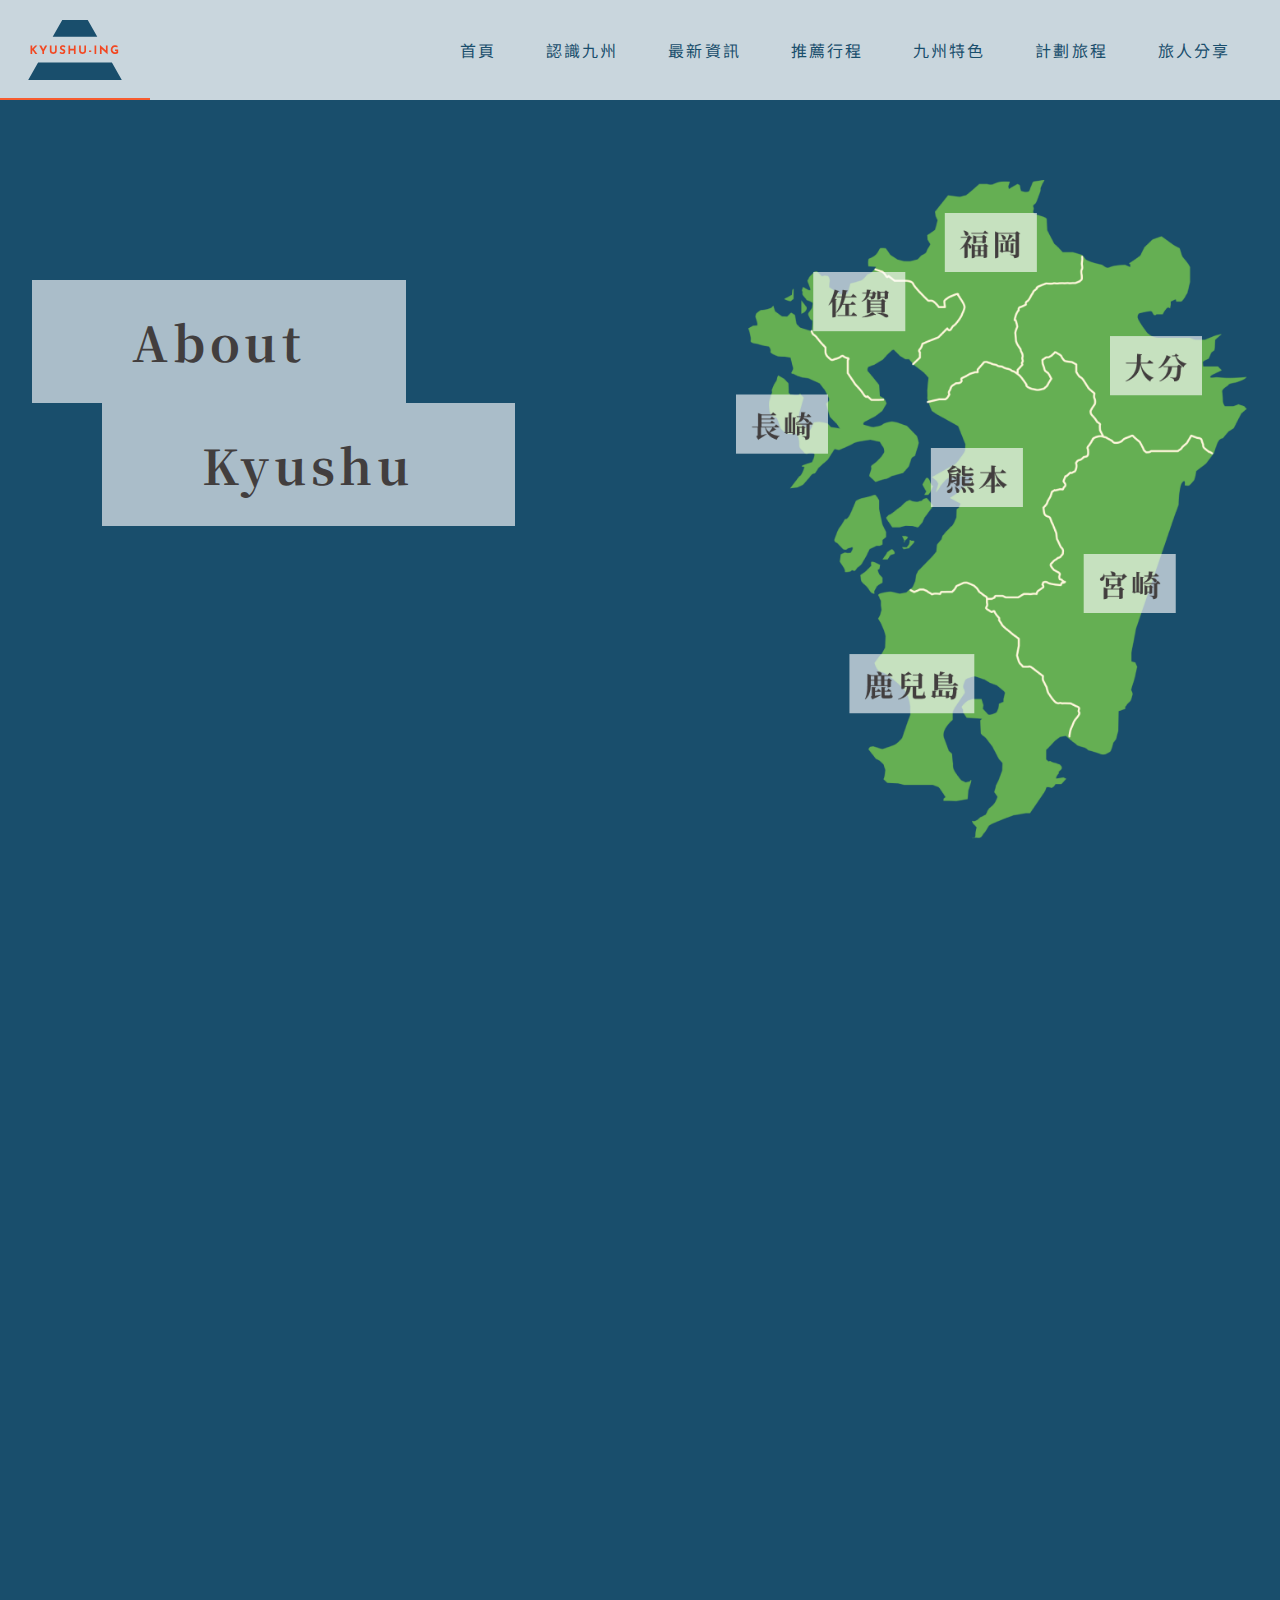
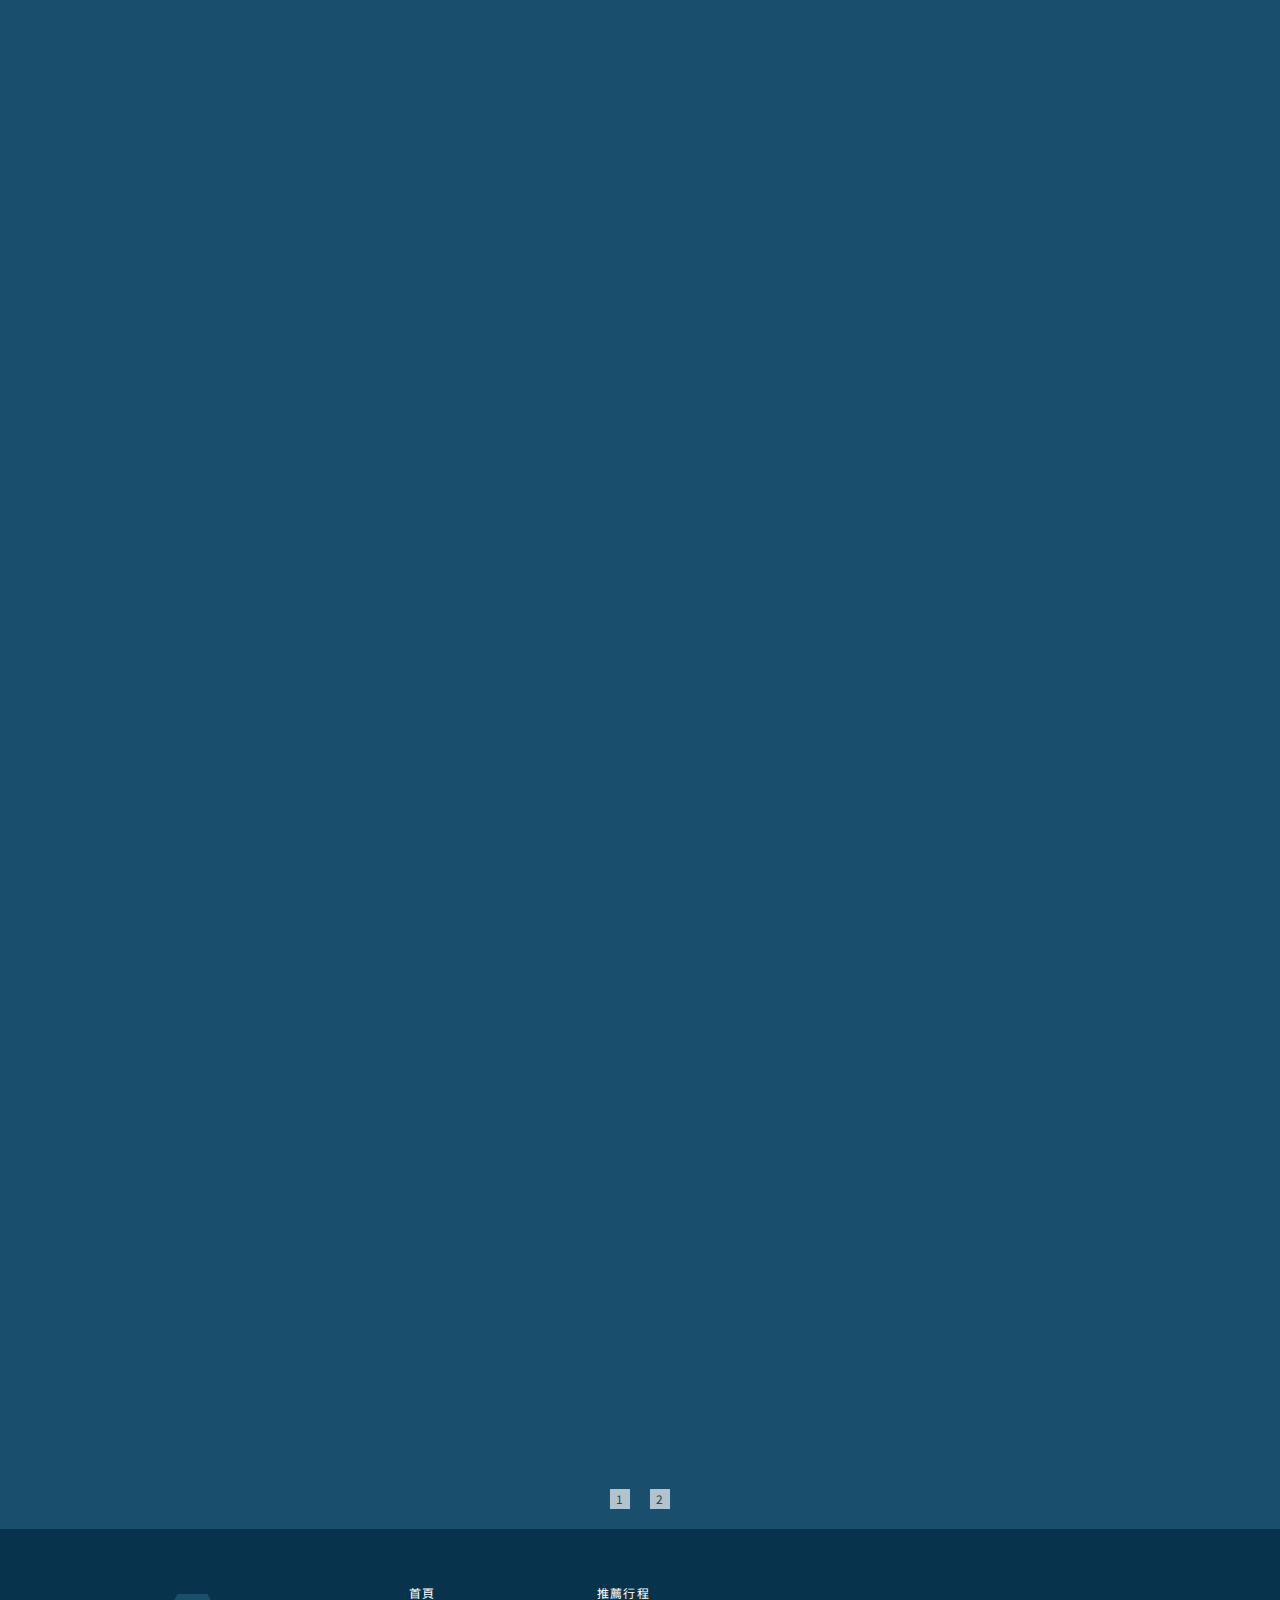
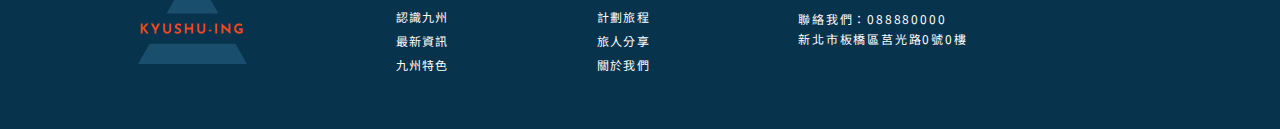
==== commit beee4590: "reupload" ====
--- a/about.html
+++ b/about.html
@@ -1,13 +1,19 @@
 <!DOCTYPE html>
 <html lang="en">
+
 <head>
     <meta charset="UTF-8">
     <meta http-equiv="X-UA-Compatible" content="IE=edge">
     <meta name="viewport" content="width=device-width, initial-scale=1.0">
     <link rel="preconnect" href="https://fonts.googleapis.com">
     <link rel="preconnect" href="https://fonts.gstatic.com" crossorigin>
-    <link href="https://fonts.googleapis.com/css2?family=Noto+Sans+TC:wght@400;700&family=Noto+Serif+TC:wght@400;700&display=swap" rel="stylesheet">
-    <link rel="stylesheet" href="https://cdnjs.cloudflare.com/ajax/libs/font-awesome/6.3.0/css/all.min.css" integrity="sha512-SzlrxWUlpfuzQ+pcUCosxcglQRNAq/DZjVsC0lE40xsADsfeQoEypE+enwcOiGjk/bSuGGKHEyjSoQ1zVisanQ==" crossorigin="anonymous" referrerpolicy="no-referrer" />
+    <link
+        href="https://fonts.googleapis.com/css2?family=Noto+Sans+TC:wght@400;700&family=Noto+Serif+TC:wght@400;700&display=swap"
+        rel="stylesheet">
+    <link rel="stylesheet" href="https://cdnjs.cloudflare.com/ajax/libs/font-awesome/6.3.0/css/all.min.css"
+        integrity="sha512-SzlrxWUlpfuzQ+pcUCosxcglQRNAq/DZjVsC0lE40xsADsfeQoEypE+enwcOiGjk/bSuGGKHEyjSoQ1zVisanQ=="
+        crossorigin="anonymous" referrerpolicy="no-referrer" />
+    <link rel="stylesheet" href="https://cdn.jsdelivr.net/npm/bootstrap-icons@1.10.3/font/bootstrap-icons.css">
     <link href="https://unpkg.com/aos@2.3.1/dist/aos.css" rel="stylesheet">
     <link rel="stylesheet" href="./css/default.css">
     <link rel="stylesheet" href="./css/about.css">
@@ -18,11 +24,16 @@
 
     <!-- top -->
     <div class="top">
-        <a href="index.html"><svg width="454" height="291" viewBox="0 0 454 291" fill="none" xmlns="http://www.w3.org/2000/svg">
-            <path fill-rule="evenodd" clip-rule="evenodd" d="M165.159 0H288.841L335.095 81.4975H118.905L165.159 0ZM48.0145 206.402L0 291H454L405.986 206.402H48.0145Z" fill="#194E6C"/>
-            <path d="M19.5735 137.797L19.3495 139.869L20.5815 138.301L34.0215 123.125H44.5495L27.5255 141.605L44.6055 164.341H34.3015L21.5895 146.757L19.5735 148.773V164.341H11.3415V123.125H19.5735V137.797ZM68.7472 151.517L53.5712 123.125H63.5952L74.2352 144.517L71.8272 144.685L82.2992 123.125H92.3232L76.8672 151.517V164.341H68.7472V151.517ZM113.025 149.109C113.025 150.415 113.417 151.666 114.201 152.861C114.985 154.055 116.012 155.026 117.281 155.773C118.588 156.519 120.007 156.893 121.537 156.893C123.217 156.893 124.711 156.519 126.017 155.773C127.324 155.026 128.351 154.055 129.097 152.861C129.881 151.666 130.273 150.415 130.273 149.109V123.125H138.281V149.277C138.281 152.301 137.535 154.989 136.041 157.341C134.548 159.655 132.532 161.485 129.993 162.829C127.455 164.135 124.636 164.789 121.537 164.789C118.476 164.789 115.676 164.135 113.137 162.829C110.636 161.485 108.639 159.655 107.145 157.341C105.652 154.989 104.905 152.301 104.905 149.277V123.125H113.025V149.109ZM177.361 133.093C175.793 132.234 174.188 131.525 172.545 130.965C170.94 130.405 169.428 130.125 168.009 130.125C166.255 130.125 164.873 130.479 163.865 131.189C162.857 131.898 162.353 132.962 162.353 134.381C162.353 135.351 162.727 136.229 163.473 137.013C164.257 137.759 165.247 138.431 166.441 139.029C167.673 139.626 168.943 140.167 170.249 140.653C171.855 141.25 173.404 142.015 174.897 142.949C176.391 143.845 177.623 145.095 178.593 146.701C179.564 148.269 180.049 150.359 180.049 152.973C180.049 155.063 179.508 157.005 178.425 158.797C177.343 160.589 175.756 162.045 173.665 163.165C171.575 164.247 168.999 164.789 165.937 164.789C163.585 164.789 161.177 164.434 158.713 163.725C156.287 163.015 153.991 161.895 151.825 160.365L155.409 154.037C156.828 155.082 158.452 155.941 160.281 156.613C162.111 157.285 163.753 157.621 165.209 157.621C166.18 157.621 167.151 157.49 168.121 157.229C169.129 156.93 169.951 156.445 170.585 155.773C171.257 155.101 171.593 154.167 171.593 152.973C171.593 152.151 171.313 151.405 170.753 150.733C170.231 150.061 169.503 149.445 168.569 148.885C167.673 148.325 166.684 147.839 165.601 147.429C164.332 146.943 163.025 146.383 161.681 145.749C160.337 145.114 159.068 144.349 157.873 143.453C156.716 142.519 155.764 141.381 155.017 140.037C154.308 138.655 153.953 136.975 153.953 134.997C153.953 132.607 154.476 130.535 155.521 128.781C156.604 127.026 158.116 125.645 160.057 124.637C161.999 123.591 164.239 123.013 166.777 122.901C170.1 122.901 172.788 123.293 174.841 124.077C176.932 124.861 178.799 125.794 180.441 126.877L177.361 133.093ZM229.946 123.125V164.341H221.826V147.597H203.402V164.341H195.282V123.125H203.402V139.757H221.826V123.125H229.946ZM255.123 149.109C255.123 150.415 255.515 151.666 256.299 152.861C257.083 154.055 258.11 155.026 259.379 155.773C260.686 156.519 262.104 156.893 263.635 156.893C265.315 156.893 266.808 156.519 268.115 155.773C269.422 155.026 270.448 154.055 271.195 152.861C271.979 151.666 272.371 150.415 272.371 149.109V123.125H280.379V149.277C280.379 152.301 279.632 154.989 278.139 157.341C276.646 159.655 274.63 161.485 272.091 162.829C269.552 164.135 266.734 164.789 263.635 164.789C260.574 164.789 257.774 164.135 255.235 162.829C252.734 161.485 250.736 159.655 249.243 157.341C247.75 154.989 247.003 152.301 247.003 149.277V123.125H255.123V149.109ZM295.155 148.101H305.683V154.933H295.155V148.101ZM321.848 123.125H329.968V164.341H321.848V123.125ZM384.79 166.021L353.542 137.797L355.95 139.141L356.118 164.341H347.886V121.501H348.222L378.798 149.613L377.006 148.829L376.838 123.125H385.014V166.021H384.79ZM436.34 160.197C435.855 160.719 435.09 161.261 434.044 161.821C432.999 162.343 431.786 162.829 430.404 163.277C429.06 163.725 427.679 164.079 426.26 164.341C424.842 164.639 423.498 164.789 422.228 164.789C417.786 164.789 413.922 163.93 410.636 162.213C407.351 160.495 404.812 158.143 403.02 155.157C401.266 152.17 400.388 148.754 400.388 144.909C400.388 141.138 400.948 137.871 402.068 135.109C403.226 132.309 404.775 129.994 406.716 128.165C408.695 126.298 410.954 124.917 413.492 124.021C416.068 123.125 418.756 122.677 421.556 122.677C424.207 122.677 426.634 122.975 428.836 123.573C431.039 124.133 432.906 124.842 434.436 125.701L431.804 133.261C431.132 132.887 430.236 132.514 429.116 132.141C427.996 131.767 426.858 131.469 425.7 131.245C424.543 130.983 423.516 130.853 422.62 130.853C419.671 130.853 417.151 131.357 415.06 132.365C413.007 133.335 411.439 134.81 410.356 136.789C409.311 138.767 408.788 141.231 408.788 144.181C408.788 146.757 409.367 148.978 410.524 150.845C411.682 152.711 413.287 154.149 415.34 155.157C417.431 156.165 419.802 156.669 422.452 156.669C423.61 156.669 424.674 156.594 425.644 156.445C426.615 156.258 427.436 155.978 428.108 155.605V150.621H420.996V142.781H436.34V160.197Z" fill="#F24822"/>
-        </svg></a>
-        
+        <a href="index.html"><svg width="454" height="291" viewBox="0 0 454 291" fill="none"
+                xmlns="http://www.w3.org/2000/svg">
+                <path fill-rule="evenodd" clip-rule="evenodd"
+                    d="M165.159 0H288.841L335.095 81.4975H118.905L165.159 0ZM48.0145 206.402L0 291H454L405.986 206.402H48.0145Z"
+                    fill="#194E6C" />
+                <path
+                    d="M19.5735 137.797L19.3495 139.869L20.5815 138.301L34.0215 123.125H44.5495L27.5255 141.605L44.6055 164.341H34.3015L21.5895 146.757L19.5735 148.773V164.341H11.3415V123.125H19.5735V137.797ZM68.7472 151.517L53.5712 123.125H63.5952L74.2352 144.517L71.8272 144.685L82.2992 123.125H92.3232L76.8672 151.517V164.341H68.7472V151.517ZM113.025 149.109C113.025 150.415 113.417 151.666 114.201 152.861C114.985 154.055 116.012 155.026 117.281 155.773C118.588 156.519 120.007 156.893 121.537 156.893C123.217 156.893 124.711 156.519 126.017 155.773C127.324 155.026 128.351 154.055 129.097 152.861C129.881 151.666 130.273 150.415 130.273 149.109V123.125H138.281V149.277C138.281 152.301 137.535 154.989 136.041 157.341C134.548 159.655 132.532 161.485 129.993 162.829C127.455 164.135 124.636 164.789 121.537 164.789C118.476 164.789 115.676 164.135 113.137 162.829C110.636 161.485 108.639 159.655 107.145 157.341C105.652 154.989 104.905 152.301 104.905 149.277V123.125H113.025V149.109ZM177.361 133.093C175.793 132.234 174.188 131.525 172.545 130.965C170.94 130.405 169.428 130.125 168.009 130.125C166.255 130.125 164.873 130.479 163.865 131.189C162.857 131.898 162.353 132.962 162.353 134.381C162.353 135.351 162.727 136.229 163.473 137.013C164.257 137.759 165.247 138.431 166.441 139.029C167.673 139.626 168.943 140.167 170.249 140.653C171.855 141.25 173.404 142.015 174.897 142.949C176.391 143.845 177.623 145.095 178.593 146.701C179.564 148.269 180.049 150.359 180.049 152.973C180.049 155.063 179.508 157.005 178.425 158.797C177.343 160.589 175.756 162.045 173.665 163.165C171.575 164.247 168.999 164.789 165.937 164.789C163.585 164.789 161.177 164.434 158.713 163.725C156.287 163.015 153.991 161.895 151.825 160.365L155.409 154.037C156.828 155.082 158.452 155.941 160.281 156.613C162.111 157.285 163.753 157.621 165.209 157.621C166.18 157.621 167.151 157.49 168.121 157.229C169.129 156.93 169.951 156.445 170.585 155.773C171.257 155.101 171.593 154.167 171.593 152.973C171.593 152.151 171.313 151.405 170.753 150.733C170.231 150.061 169.503 149.445 168.569 148.885C167.673 148.325 166.684 147.839 165.601 147.429C164.332 146.943 163.025 146.383 161.681 145.749C160.337 145.114 159.068 144.349 157.873 143.453C156.716 142.519 155.764 141.381 155.017 140.037C154.308 138.655 153.953 136.975 153.953 134.997C153.953 132.607 154.476 130.535 155.521 128.781C156.604 127.026 158.116 125.645 160.057 124.637C161.999 123.591 164.239 123.013 166.777 122.901C170.1 122.901 172.788 123.293 174.841 124.077C176.932 124.861 178.799 125.794 180.441 126.877L177.361 133.093ZM229.946 123.125V164.341H221.826V147.597H203.402V164.341H195.282V123.125H203.402V139.757H221.826V123.125H229.946ZM255.123 149.109C255.123 150.415 255.515 151.666 256.299 152.861C257.083 154.055 258.11 155.026 259.379 155.773C260.686 156.519 262.104 156.893 263.635 156.893C265.315 156.893 266.808 156.519 268.115 155.773C269.422 155.026 270.448 154.055 271.195 152.861C271.979 151.666 272.371 150.415 272.371 149.109V123.125H280.379V149.277C280.379 152.301 279.632 154.989 278.139 157.341C276.646 159.655 274.63 161.485 272.091 162.829C269.552 164.135 266.734 164.789 263.635 164.789C260.574 164.789 257.774 164.135 255.235 162.829C252.734 161.485 250.736 159.655 249.243 157.341C247.75 154.989 247.003 152.301 247.003 149.277V123.125H255.123V149.109ZM295.155 148.101H305.683V154.933H295.155V148.101ZM321.848 123.125H329.968V164.341H321.848V123.125ZM384.79 166.021L353.542 137.797L355.95 139.141L356.118 164.341H347.886V121.501H348.222L378.798 149.613L377.006 148.829L376.838 123.125H385.014V166.021H384.79ZM436.34 160.197C435.855 160.719 435.09 161.261 434.044 161.821C432.999 162.343 431.786 162.829 430.404 163.277C429.06 163.725 427.679 164.079 426.26 164.341C424.842 164.639 423.498 164.789 422.228 164.789C417.786 164.789 413.922 163.93 410.636 162.213C407.351 160.495 404.812 158.143 403.02 155.157C401.266 152.17 400.388 148.754 400.388 144.909C400.388 141.138 400.948 137.871 402.068 135.109C403.226 132.309 404.775 129.994 406.716 128.165C408.695 126.298 410.954 124.917 413.492 124.021C416.068 123.125 418.756 122.677 421.556 122.677C424.207 122.677 426.634 122.975 428.836 123.573C431.039 124.133 432.906 124.842 434.436 125.701L431.804 133.261C431.132 132.887 430.236 132.514 429.116 132.141C427.996 131.767 426.858 131.469 425.7 131.245C424.543 130.983 423.516 130.853 422.62 130.853C419.671 130.853 417.151 131.357 415.06 132.365C413.007 133.335 411.439 134.81 410.356 136.789C409.311 138.767 408.788 141.231 408.788 144.181C408.788 146.757 409.367 148.978 410.524 150.845C411.682 152.711 413.287 154.149 415.34 155.157C417.431 156.165 419.802 156.669 422.452 156.669C423.61 156.669 424.674 156.594 425.644 156.445C426.615 156.258 427.436 155.978 428.108 155.605V150.621H420.996V142.781H436.34V160.197Z"
+                    fill="#F24822" />
+            </svg></a>
+        <i class="bi bi-list"></i>
         <ul>
             <li><a href="index.html">首頁</a></li>
             <li><a href="about.html">認識九州</a></li>
@@ -32,6 +43,7 @@
             <li><a href="plan.html">計劃旅程</a></li>
             <li><a href="share.html">旅人分享</a></li>
         </ul>
+
     </div>
 
     <!-- 首圖 -->
@@ -52,19 +64,21 @@
                 <img src="./img/about/about1-3.png" alt="">
             </div>
             <div class="text">
-                <h2>福岡  Fukuoka</h2>
+                <h2>福岡 Fukuoka</h2>
                 <h3>現代與傳統兼容並蓄，享受豐富的美食與購物體驗，欣賞美麗的自然風光。</h3>
-                <p>福岡位於九州北部，是九州最具代表性的熱鬧大城市。如果你喜歡美食，來福岡市絕不能錯過最具代表性的豚骨拉麵及牛腸鍋，也別忘了體驗福岡特有的屋台文化；而福岡運河城、天神地下街與天神商圈絕對可以滿足熱愛購物的你。</p>
+                <p>福岡位於九州北部，是九州最具代表性的熱鬧大城市。如果你喜歡美食，來福岡市絕不能錯過最具代表性的豚骨拉麵及牛腸鍋，也別忘了體驗福岡特有的屋台文化；而福岡運河城、天神地下街與天神商圈絕對可以滿足熱愛購物的你。
+                </p>
                 <a href="#">more</a>
             </div>
         </section>
 
-         <!-- 大分 -->
-         <section data-aos="fade-up" data-aos-duration="3000">
+        <!-- 大分 -->
+        <section data-aos="fade-up" data-aos-duration="3000">
             <div class="text">
                 <h2>大分 Oita</h2>
                 <h3>擁有豐富的溫泉資源及自然美景，聚集數個最熱門的溫泉勝地，來場療癒的溫泉美食之旅吧！</h3>
-                <p>大分縣位於日本九州地區的北部，是日本面積第二小的縣，但卻擁有豐富自然景觀和溫泉資源，因而成為著名的旅遊城市。別府溫泉、由布院皆是不容錯過的溫泉區；而九重夢大橋、耶馬溪則能欣賞壯麗的山巒峽谷美景。盛產豐後牛、柚子，各式各樣的柚子美食</p>
+                <p>大分縣位於日本九州地區的北部，是日本面積第二小的縣，但卻擁有豐富自然景觀和溫泉資源，因而成為著名的旅遊城市。別府溫泉、由布院皆是不容錯過的溫泉區；而九重夢大橋、耶馬溪則能欣賞壯麗的山巒峽谷美景。盛產豐後牛、柚子，各式各樣的柚子美食
+                </p>
                 <a href="#">more</a>
             </div>
             <div class="photo1">
@@ -74,25 +88,26 @@
             </div>
         </section>
 
-         <!-- 熊本 -->
-         <section data-aos="fade-up" data-aos-duration="3000">
+        <!-- 熊本 -->
+        <section data-aos="fade-up" data-aos-duration="3000">
             <div class="photo">
                 <img src="./img/about/about3-1.jpg" alt="">
                 <img src="./img/about/about3-2.png" alt="">
                 <img src="./img/about/about3-3.jpg" alt="">
             </div>
             <div class="text">
-                <h2>熊本  Kumamoto</h2>
+                <h2>熊本 Kumamoto</h2>
                 <h3>著名的文化古蹟與自然風光，隨處可見可愛的熊本熊伴你一起遊歷熊本！</h3>
-                <p>熊本有悠久的歷史和文化遺產與壯闊的阿蘇山，著名的景點包括熊本城、熊本市動植物園、水前寺成趣園、阿蘇山、草千里濱、黑川溫泉等。美食方面，著名的「熊本黑蒜拉麵」和「馬肉料理」都是來熊本一定要嘗試的特色美食。</p>
+                <p>熊本有悠久的歷史和文化遺產與壯闊的阿蘇山，著名的景點包括熊本城、熊本市動植物園、水前寺成趣園、阿蘇山、草千里濱、黑川溫泉等。美食方面，著名的「熊本黑蒜拉麵」和「馬肉料理」都是來熊本一定要嘗試的特色美食。
+                </p>
                 <a href="#">more</a>
             </div>
         </section>
 
-         <!-- 長崎 -->
-         <section data-aos="fade-up" data-aos-duration="3000">
+        <!-- 長崎 -->
+        <section data-aos="fade-up" data-aos-duration="3000">
             <div class="text">
-                <h2>長崎  Nagasaki</h2>
+                <h2>長崎 Nagasaki</h2>
                 <h3>日式文化與異國風情的交融的獨特氛圍，各式歷史遺跡與特別的都市景觀等你來探索！</h3>
                 <p>長崎是歷史上曾經被葡萄牙和荷蘭等國家所統治的城市，這裡的建築和風格都具有濃厚的異國風情，形成獨樹一格的都市景觀。而長崎和平公園與原爆資料館則是了解歷史不能錯過的地方。</p>
                 <a href="#">more</a>
@@ -106,43 +121,59 @@
         </section>
 
         <div class="page">
-        <a href="#">1</a><a href="#">2</a>
+            <a href="#">1</a><a href="#">2</a>
         </div>
-   </div>
+    </div>
 
     <!-- 頁尾 -->
-        <footer>
-            <ul>
-                <li><img src="./img/default/Group 3.svg" alt=""></li>
-                <li class="right">
-                    <a href="index.html">首頁</a>
-                    <a href="about.html">認識九州</a>
-                    <a href="news.html">最新資訊</a>
-                    <a href="landmark.html">九州特色</a>
-                </li>
-                <li class="middle">
-                    <a href="recommand.html">推薦行程</a>
-                    <a href="plan.html">計劃旅程</a>
-                    <a href="share.html">旅人分享</a>
-                    <a href="#">關於我們</a>
-                </li>
-                <li class="left">               
-                    <p>聯絡我們：088880000</p><br>
-                    <p>新北市板橋區莒光路0號0樓</p>
-                </li>
-                <li class="icon">
-                    <a href="#"><i class="fa-brands fa-square-facebook"></i></a>
-                    <a href="#"><i class="fa-brands fa-square-instagram"></i></a>
-                    <a href="#"><i class="fa-brands fa-square-twitter"></i></a>
-                </li>
-                
-            </ul>
-                    
-            
-        </footer>
-        <script src="https://unpkg.com/aos@2.3.1/dist/aos.js"></script>
-        <script>
-            AOS.init();
-        </script>
+    <footer>
+        <ul>
+            <li><img src="./img/default/Group 3.svg" alt=""></li>
+            <li class="right">
+                <a href="index.html">首頁</a>
+                <a href="about.html">認識九州</a>
+                <a href="news.html">最新資訊</a>
+                <a href="landmark.html">九州特色</a>
+            </li>
+            <li class="middle">
+                <a href="recommand.html">推薦行程</a>
+                <a href="plan.html">計劃旅程</a>
+                <a href="share.html">旅人分享</a>
+                <a href="#">關於我們</a>
+            </li>
+            <li class="left">
+                <p>聯絡我們：088880000</p><br>
+                <p>新北市板橋區莒光路0號0樓</p>
+            </li>
+            <li class="icon">
+                <a href="#"><i class="fa-brands fa-square-facebook"></i></a>
+                <a href="#"><i class="fa-brands fa-square-instagram"></i></a>
+                <a href="#"><i class="fa-brands fa-square-twitter"></i></a>
+            </li>
+
+        </ul>
+
+
+    </footer>
+    <script src="https://unpkg.com/aos@2.3.1/dist/aos.js"></script>
+    <script>
+        AOS.init();
+    </script>
+    <script src="https://code.jquery.com/jquery-3.6.0.min.js"></script>
+    <script>
+        $(function () {
+            let is_open = false;
+            $(".top i").click(function () {
+                if (is_open == false) {
+                    $(".top ul").animate({ right: "0px" }, 1000).show();
+                    is_open = true;
+                } else {
+                    $(".top ul").animate({ right: "-500px", display: 'none' }, 1000);
+                    is_open = false;
+                }
+            })
+        })
+    </script>
 </body>
+
 </html>--- a/css/default.css
+++ b/css/default.css
@@ -1,14 +1,14 @@
 @import url(reset.css);
 
 
-body{
+body {
     font-family: 'Noto Sans TC', sans-serif;
     font-style: normal;
     background-color: #194E6C;
 }
 
 /* ------top------ */
-.top{
+.top {
     height: 100px;
     width: 100%;
     background-color: #ffffffc4;
@@ -16,71 +16,76 @@
     justify-content: space-between;
 }
 
-.top svg{
+.top svg {
     height: 60px;
     width: 150px;
     /* float: left; */
     margin-top: 20px;
 }
 
-.top ul{
+.top i {
+    display: none;
+}
+
+.top ul {
     display: inline-flex;
     text-align: center;
     /* float:right; */
-    line-height: 100px;
-}
-
-.top li{
+}
+
+.top li {
     margin-right: 50px;
-}
-
-.top a{
+    height: 100px;
+}
+
+.top a {
     font-size: 16px;
-    color:#194E6C;
+    color: #194E6C;
     letter-spacing: 0.13em;
     position: relative;
     transition: 0.5s;
-   
-}
-
-.top a:after{
+    line-height: 100px;
+
+}
+
+.top a:after {
     content: "";
     position: absolute;
     left: 0;
     bottom: 0;
     width: 100%;
     height: 2px;
-    background-color:#F75C2F;
+    background-color: #F75C2F;
     transition: 0.3s;
     transform: scale(0);
 }
 
-.top a:hover{
-    color:#F75C2F ;
-}
-
-.top a:hover::after{
-    transform:  scaleX(1);
+.top a:hover {
+    color: #F75C2F;
+}
+
+.top a:hover::after {
+    transform: scaleX(1);
 }
 
 /* --------全版-------- */
-.wrapper{
+.wrapper {
     margin: 0 auto;
 }
 
-.main-block{
-    width:1200px;
-    margin:0 auto;
-}
-
-a{
+.main-block {
+    max-width: 1200px;
+    margin: 0 auto;
+}
+
+a {
     /* display: block; */
     text-decoration: none;
     text-align: center;
 }
 
-h1{
-    display: block;
+h1 {
+    display: inline-block;
     /* height: 103px; */
     font-family: 'Noto Serif TC';
     font-style: normal;
@@ -89,20 +94,21 @@
     line-height: 103px;
     letter-spacing: 0.1em;
     color: #423E3E;
-    background-color: rgba(255, 255, 255, 0.63);;
+    background-color: rgba(255, 255, 255, 0.63);
+    ;
     padding: 10px 100px;
 }
 
-h2{
-    font-family:'Noto Serif TC', serif;
-    font-size:40px ;
+h2 {
+    font-family: 'Noto Serif TC', serif;
+    font-size: 40px;
     font-weight: 700;
     line-height: 200%;
     letter-spacing: 0.1em;
     color: #fff;
 }
 
-p{
+p {
     font-size: 16px;
     line-height: 200%;
     letter-spacing: 0.105em;
@@ -110,17 +116,18 @@
 }
 
 /* -------標題列按鍵文字------- */
-.sel{
+.sel {
     height: 90px;
-    width: 1000px;
+    width: 90%;
+
     margin: 0 auto;
     padding-top: 60px;
     box-sizing: border-box;
     display: flex;
 }
 
-.sel li{
-    width: 100px;
+.sel li {
+    /* width: 100px; */
     height: 48px;
     border: 2px solid #FFFFFF;
     margin: 0 10px;
@@ -128,7 +135,8 @@
     flex-grow: 1;
     text-align: center;
 }
-.sel a{
+
+.sel a {
     display: block;
     width: 100%;
     height: 48px;
@@ -138,7 +146,7 @@
     color: #fff;
 }
 
-.sel a:hover{
+.sel a:hover {
     background-color: #fff;
     color: #194E6C;
     font-weight: 700;
@@ -152,53 +160,53 @@
     background-color: #07344C;
     display: flex;
     align-items: center;
-   justify-content: center;
-    
-}
-
-footer ul{
+    justify-content: center;
+
+}
+
+footer ul {
+    width: 90%;
     display: flex;
     margin: 0 auto;
     align-items: center;
 }
 
-footer li{
-    padding: 0 50px;
+footer li {
     margin: 0 auto;
 }
 
-footer img{
+footer img {
     height: 70px;
 }
 
-footer a{
+footer a {
     color: #ffff;
     font-size: 12px;
     line-height: 200%;
     letter-spacing: 0.105em;
 }
 
-footer a:hover{
+footer a:hover {
     color: #F75C2F;
 }
 
-footer .right{
+footer .right {
     display: flex;
     flex-direction: column;
 }
 
-footer .middle{
+footer .middle {
     display: flex;
     flex-direction: column;
 }
 
-footer .left{
+footer .left {
     display: flex;
     flex-direction: column;
-    
-}
-
-footer .left p{
+
+}
+
+footer .left p {
     color: #fff;
     font-size: 12px;
     letter-spacing: 0.15em;
@@ -206,13 +214,202 @@
 
 }
 
-i{
+i {
     display: inline-block;
     color: #fff;
     padding: 3px;
     font-size: 18px;
 }
 
-i:hover{
+i:hover {
     color: #F75C2F;
+}
+
+
+
+
+
+@media screen and (max-width: 414px) {
+    .top {
+        height: 60px;
+        align-items: center;
+        justify-content: space-between;
+    }
+
+    .top ul {
+        /* display: none; */
+        flex-direction: column;
+        width: 100%;
+        position: absolute;
+        background-color: #ffffffa9;
+        /* js滑入效果 */
+        right: 0;
+        top: 60px;
+        z-index: 1;
+        transform: translateX(100%);
+        transition: .3s ease;
+
+    }
+
+    .top ul.-open {
+        transform: translateX(0);
+    }
+
+    .top li {
+        background-color: #ffffffa9;
+        margin: 0;
+        height: 50px;
+    }
+
+    .top a {
+        line-height: 50px;
+        display: block;
+    }
+
+    .top svg {
+        height: 40px;
+        width: 100px;
+        margin-top: 20px;
+    }
+
+    .top i {
+        display: block;
+        font-size: 30px;
+        color: #194E6C;
+        font-weight: 700;
+    }
+
+    .top>.fa:hover~ul {
+        left: 0;
+    }
+
+    .sel {
+        height: 30px;
+        width: 80%;
+        margin: 0 auto;
+        padding-top: 10px;
+        box-sizing: border-box;
+        display: flex;
+        flex-shrink: 0;
+        flex-wrap: wrap;
+    }
+
+    .sel li {
+
+        height: 30px;
+        border: 2px solid #FFFFFF;
+        margin: 10px 10px;
+        flex-shrink: 0;
+        flex-basis: 85px;
+        /* flex-grow: 1; */
+        text-align: center;
+    }
+
+    .sel a {
+        display: block;
+        width: 100%;
+        height: 30px;
+        line-height: 30px;
+        font-size: 12px;
+        letter-spacing: 0.15em;
+        color: #fff;
+    }
+
+
+
+
+    h1 {
+        font-size: 28px;
+        line-height: 64px;
+    }
+
+    h2 {
+        font-size: 26px;
+
+    }
+
+
+    .main-block {
+        padding-bottom: 90px;
+    }
+
+
+    /* footer */
+    footer {
+        height: 90px;
+        width: 100%;
+    }
+
+    footer ul {
+        display: flex;
+        margin: 0 auto;
+        align-items: center;
+    }
+
+    footer li {
+        padding: 0 10px;
+        margin: 0 auto;
+    }
+
+    footer img {
+        height: 30px;
+    }
+
+    footer a {
+        color: #ffff;
+        font-size: 12px;
+        line-height: 200%;
+        letter-spacing: 0.105em;
+    }
+
+    footer a:hover {
+        color: #F75C2F;
+    }
+
+    footer .right {
+        display: none;
+    }
+
+    footer .middle {
+        display: none;
+    }
+
+    footer .left {
+        display: flex;
+        flex-direction: column;
+
+    }
+
+    footer .left p {
+        color: #fff;
+        font-size: 10px;
+        letter-spacing: 0.16em;
+        line-height: 4px;
+
+    }
+
+    i {
+        display: inline-block;
+        color: #fff;
+        padding: 3px;
+        font-size: 18px;
+    }
+
+    i:hover {
+        color: #F75C2F;
+    }
+
+    .fa-brands,
+    .fab {
+        font-size: 22px;
+    }
+
+
+
+
+
+
+
+
+
 }--- a/css/about.css
+++ b/css/about.css
@@ -1,10 +1,12 @@
 header{
     display: flex;
+    width: 100%;
     justify-content: space-around;
     margin-top:80px ;
 }
 
 header .title{
+    width: 50%;
     margin-top: 100px;
 }
 
@@ -17,7 +19,9 @@
 }
 
 header img{
-    height: 520px;
+    width: 40%;
+    height: auto;
+    /* height: 520px; */
 }
 
 body{
@@ -25,7 +29,7 @@
 }
 
 .main-block{
-    width:1000px
+    width:80%;
 }
 
 section{
@@ -54,6 +58,8 @@
     margin-right: 40px;
     box-shadow: -27px -29px 0 7px #f7572f;
 }
+
+
 
 .text h3{
     font-weight: 700;
@@ -117,9 +123,123 @@
 
 
 
-
-
-
-
-
-
+@media screen and (max-width: 414px){
+
+.main-block{
+    width: auto;
+}
+
+
+header{
+margin-top: 30px;
+}
+
+header .title{
+    margin-top: 50px;
+    margin-left: 10px;
+}
+
+.title h1{
+    display: inline-block;
+    padding: 0px 15px;
+}
+
+header h1:first-child{
+    margin-right: 80px;
+}
+
+header h1:last-child{
+    margin-left: 36px;
+}
+
+header img{
+    /* height: 256px; */
+    margin-right: 10px;
+}
+
+section{
+    display: flex;
+    flex-direction: column;
+    margin: 80px auto;
+
+}
+
+.photo{
+    margin-right: 0px;
+    margin-left: 24px;
+    box-shadow: -45px -18px 0 3px #f7572f;
+}
+
+section img:first-child{
+    width: 340px;
+    height: auto;
+    padding-bottom: 3px;
+}
+
+section img~img{
+    width: 169px;
+    height: 122.5px;
+
+}
+
+.photo img{
+    padding-right: 0px;
+}
+
+.text{
+    
+    margin:0 24PX;
+}
+
+.text h3{
+    font-family:'Noto Serif TC', serif;
+    font-weight: 400;
+    font-size: 16px;
+    line-height: 195.3%;
+    letter-spacing: 0.105em;
+    padding-bottom: 25px;
+}
+
+p{
+    font-size: 14px;
+    line-height: 215%;
+    letter-spacing: 0.15em;
+}
+
+.photo1{
+    order:-1
+}
+
+
+
+
+
+
+
+
+
+
+
+
+
+
+
+
+
+
+
+
+
+
+
+
+
+}
+
+
+
+
+
+
+
+
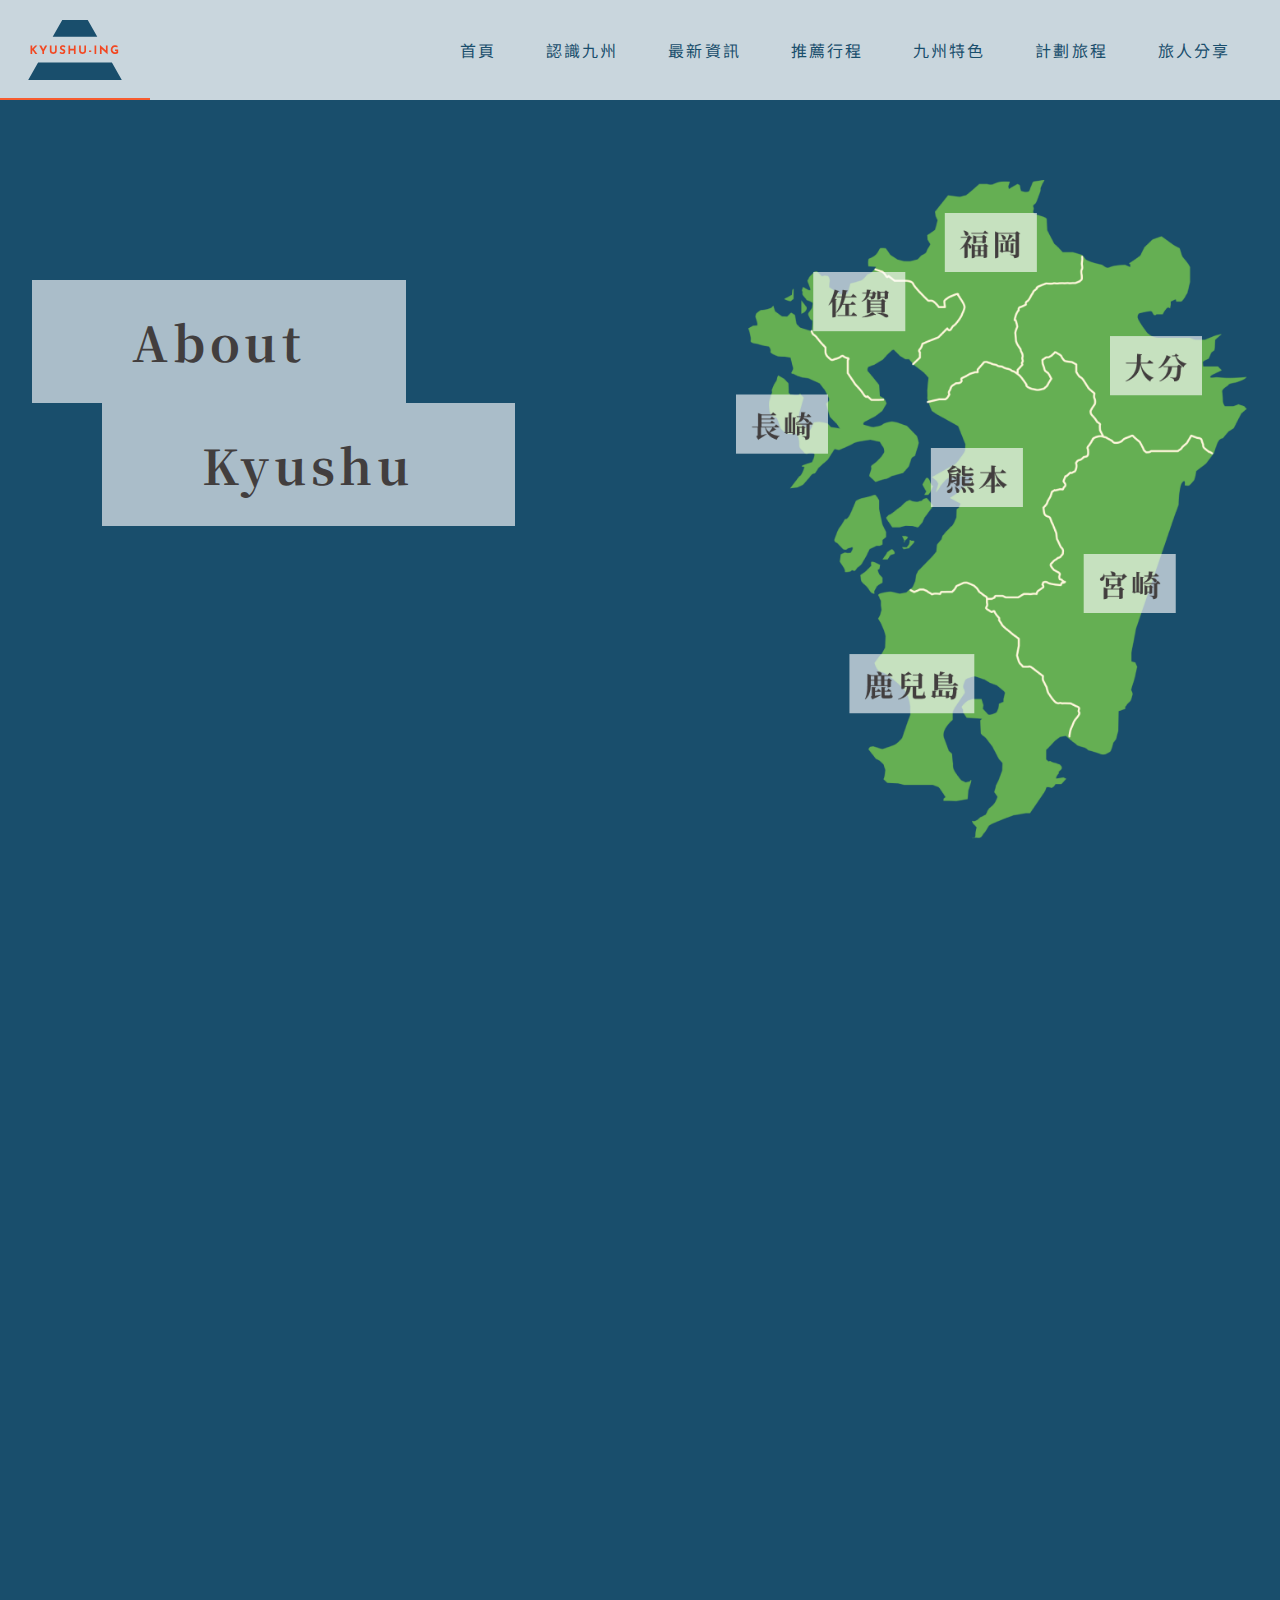
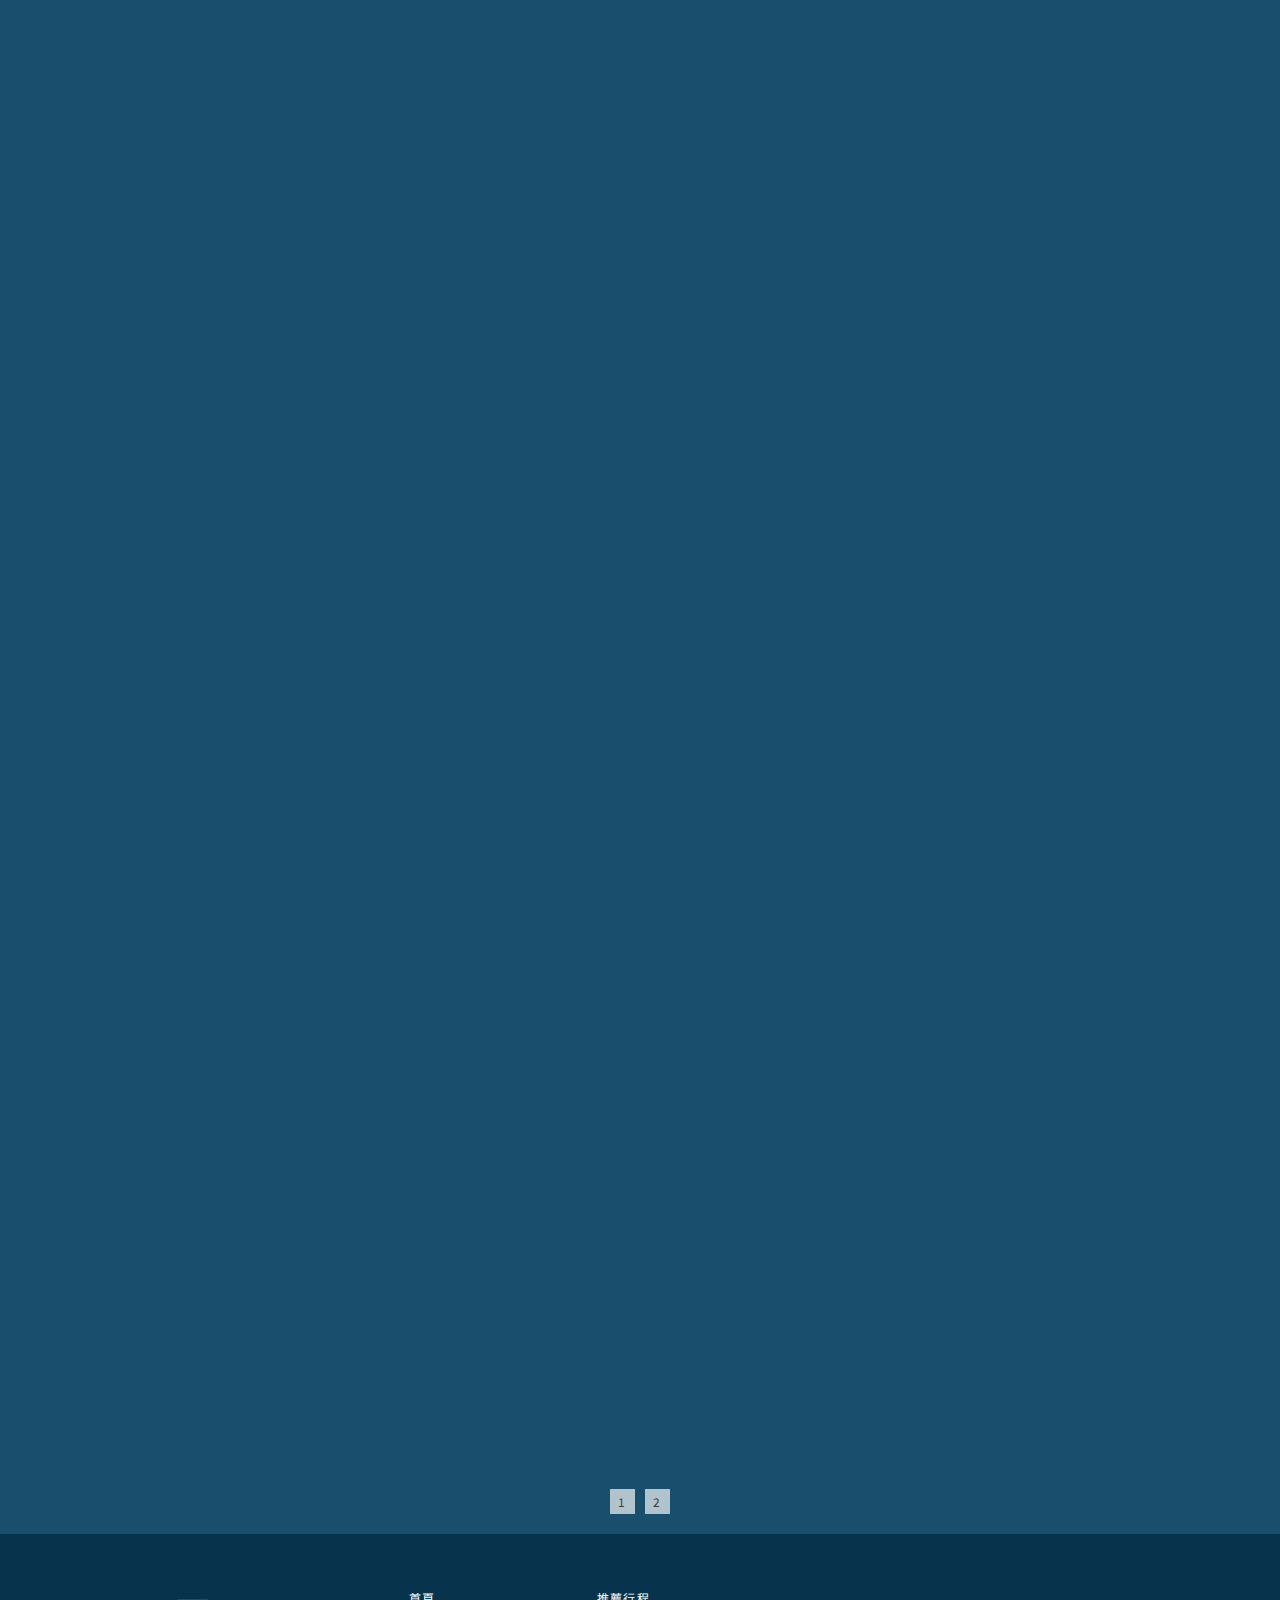
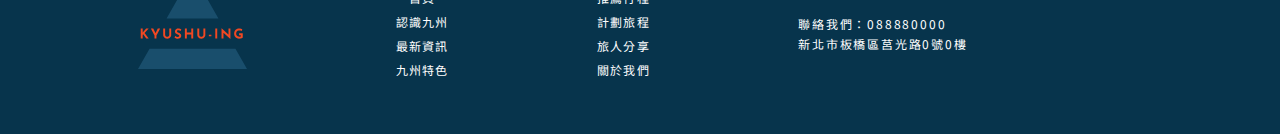
==== commit ad8910b0: "reload" ====
--- a/about.html
+++ b/about.html
@@ -22,6 +22,7 @@
 
 <body>
 
+<div class="wrapper">
     <!-- top -->
     <div class="top">
         <a href="index.html"><svg width="454" height="291" viewBox="0 0 454 291" fill="none"
@@ -52,7 +53,7 @@
             <h1>About</h1>
             <h1>Kyushu</h1>
         </div>
-        <img src="./img/about/about-top.png" alt="">
+        <img src="./img/about/about-top.png" alt="">   
     </header>
 
     <div class="main-block">
@@ -68,7 +69,7 @@
                 <h3>現代與傳統兼容並蓄，享受豐富的美食與購物體驗，欣賞美麗的自然風光。</h3>
                 <p>福岡位於九州北部，是九州最具代表性的熱鬧大城市。如果你喜歡美食，來福岡市絕不能錯過最具代表性的豚骨拉麵及牛腸鍋，也別忘了體驗福岡特有的屋台文化；而福岡運河城、天神地下街與天神商圈絕對可以滿足熱愛購物的你。
                 </p>
-                <a href="#">more</a>
+                <a href="#">MORE</a>
             </div>
         </section>
 
@@ -79,7 +80,7 @@
                 <h3>擁有豐富的溫泉資源及自然美景，聚集數個最熱門的溫泉勝地，來場療癒的溫泉美食之旅吧！</h3>
                 <p>大分縣位於日本九州地區的北部，是日本面積第二小的縣，但卻擁有豐富自然景觀和溫泉資源，因而成為著名的旅遊城市。別府溫泉、由布院皆是不容錯過的溫泉區；而九重夢大橋、耶馬溪則能欣賞壯麗的山巒峽谷美景。盛產豐後牛、柚子，各式各樣的柚子美食
                 </p>
-                <a href="#">more</a>
+                <a href="#">MORE</a>
             </div>
             <div class="photo1">
                 <img src="./img/about/about2-1.jpg" alt="">
@@ -100,7 +101,7 @@
                 <h3>著名的文化古蹟與自然風光，隨處可見可愛的熊本熊伴你一起遊歷熊本！</h3>
                 <p>熊本有悠久的歷史和文化遺產與壯闊的阿蘇山，著名的景點包括熊本城、熊本市動植物園、水前寺成趣園、阿蘇山、草千里濱、黑川溫泉等。美食方面，著名的「熊本黑蒜拉麵」和「馬肉料理」都是來熊本一定要嘗試的特色美食。
                 </p>
-                <a href="#">more</a>
+                <a href="#">MORE</a>
             </div>
         </section>
 
@@ -110,7 +111,7 @@
                 <h2>長崎 Nagasaki</h2>
                 <h3>日式文化與異國風情的交融的獨特氛圍，各式歷史遺跡與特別的都市景觀等你來探索！</h3>
                 <p>長崎是歷史上曾經被葡萄牙和荷蘭等國家所統治的城市，這裡的建築和風格都具有濃厚的異國風情，形成獨樹一格的都市景觀。而長崎和平公園與原爆資料館則是了解歷史不能錯過的地方。</p>
-                <a href="#">more</a>
+                <a href="#">MORE</a>
             </div>
             <div class="photo1">
                 <img src="./img/about/about4-1.png" alt="">
@@ -124,7 +125,7 @@
             <a href="#">1</a><a href="#">2</a>
         </div>
     </div>
-
+</div>
     <!-- 頁尾 -->
     <footer>
         <ul>
--- a/css/default.css
+++ b/css/default.css
@@ -1,5 +1,8 @@
 @import url(reset.css);
 
+.wrapper{ 
+    overflow: hidden;
+  }
 
 body {
     font-family: 'Noto Sans TC', sans-serif;
@@ -14,6 +17,10 @@
     background-color: #ffffffc4;
     display: flex;
     justify-content: space-between;
+    position: sticky;
+    top:0;
+    left:0;
+    z-index: 999;
 }
 
 .top svg {
@@ -144,13 +151,44 @@
     font-size: 18px;
     letter-spacing: 0.15em;
     color: #fff;
-}
-
-.sel a:hover {
+    position: relative;
+    --background-color:#194E6C;
+    --border-size:10px;
+    --accent-color:#fff;
+}
+
+/* .sel a:hover {
     background-color: #fff;
     color: #194E6C;
     font-weight: 700;
     font-size: 20px;
+} */
+
+
+
+.sel a.btn-background-slide::before{
+    content: "";
+    position: absolute;
+    top: 0;
+    left: 0;
+    bottom: 0;
+    right: 0;
+    background-color:var(--accent-color);
+    transition: all .5s ease-in-out;
+    z-index: -1;
+    transform: scaleX(0);
+    transform-origin: left ;
+}
+.sel a.btn-background-slide:hover::before{
+    transform: scaleX(1);
+}
+.sel a.btn-background-slide{
+    z-index: 1;
+    transition: color .5s  ease-in-out;
+}
+.sel a.btn-background-slide:hover{
+    color:  #07344C;
+    font-weight: 700;
 }
 
 
@@ -218,7 +256,7 @@
     display: inline-block;
     color: #fff;
     padding: 3px;
-    font-size: 18px;
+    font-size: 24px;
 }
 
 i:hover {
@@ -230,59 +268,74 @@
 
 
 @media screen and (max-width: 414px) {
-    .top {
-        height: 60px;
-        align-items: center;
+    .top{
+        height: 60px;  
+        align-items: center;  
         justify-content: space-between;
     }
-
-    .top ul {
-        /* display: none; */
+    
+    .top ul{
+        display: none;
+        flex-direction: column;
+        width: 100%;
+        position: absolute;        
+        background-color: #ffffffa9;
+         /* js滑入效果 */
+         right:-500px;
+         top:60px;
+         z-index: 1;
+    
+    }
+    
+    .top li{
+        background-color: #ffffffa9;
+        margin: 0;
+        height: 50px;   
+    }
+    
+    .top a{
+        line-height: 50px;
+        display: block;
+    }
+    
+    .top svg{
+        height: 40px;
+        width: 100px; 
+        margin-top: 20px; 
+    }
+    
+    .top i{
+        display: block;
+        font-size: 30px;
+        color: #194E6C;
+        font-weight: 700;
+    }
+    
+    .top > .fa:hover ~ ul{
+        left: 0;
+    }
+    
+
+    /* .top ul {
+        display: none;
         flex-direction: column;
         width: 100%;
         position: absolute;
         background-color: #ffffffa9;
-        /* js滑入效果 */
+        js滑入效果
         right: 0;
         top: 60px;
         z-index: 1;
         transform: translateX(100%);
         transition: .3s ease;
 
-    }
-
-    .top ul.-open {
+    } */
+
+    /* .top ul.-open {
         transform: translateX(0);
-    }
-
-    .top li {
-        background-color: #ffffffa9;
-        margin: 0;
-        height: 50px;
-    }
-
-    .top a {
-        line-height: 50px;
-        display: block;
-    }
-
-    .top svg {
-        height: 40px;
-        width: 100px;
-        margin-top: 20px;
-    }
-
-    .top i {
-        display: block;
-        font-size: 30px;
-        color: #194E6C;
-        font-weight: 700;
-    }
-
-    .top>.fa:hover~ul {
-        left: 0;
-    }
-
+    } */
+
+    
     .sel {
         height: 30px;
         width: 80%;
--- a/css/about.css
+++ b/css/about.css
@@ -16,6 +16,10 @@
 
 header h1:last-child{
     margin-left: 70px;
+}
+
+header .title-img{
+    position: relative;
 }
 
 header img{
@@ -23,6 +27,31 @@
     height: auto;
     /* height: 520px; */
 }
+
+
+
+header a{
+    display: inline-block;
+    width: 99px;
+    height: 52px;
+    font-family:'Noto Serif TC', serif;
+    font-weight: 700;
+    font-size: 36px;
+    line-height: 52px;
+    letter-spacing: 0.105em;
+    color: #423E3E;
+    background: rgba(255, 255, 255, 0.63);
+
+}
+
+header .fukuoka{
+    position: absolute;
+    top: 215px;
+    right: 239px;
+    padding: 10px;
+}
+
+
 
 body{
     color: #ffff;
@@ -110,10 +139,10 @@
     font-size: 12px;
     letter-spacing: 0.105em;
     color:#423E3E;
-    width: 20px;
-    height: 20px;
+    width: 25px;
+    height: 25px;
     background-color: #ffffffa9;
-    line-height: 20px;
+    line-height: 25px;
 }
 
 .page a:hover{
@@ -136,7 +165,7 @@
 
 header .title{
     margin-top: 50px;
-    margin-left: 10px;
+    margin-left: 28px;
 }
 
 .title h1{
@@ -167,7 +196,7 @@
 .photo{
     margin-right: 0px;
     margin-left: 24px;
-    box-shadow: -45px -18px 0 3px #f7572f;
+    box-shadow: -72px -18px 0 3px #f7572f;
 }
 
 section img:first-child{
@@ -207,39 +236,41 @@
 }
 
 .photo1{
-    order:-1
-}
-
-
-
-
-
-
-
-
-
-
-
-
-
-
-
-
-
-
-
-
-
-
-
-
-
-}
-
-
-
-
-
-
-
-
+    order:-1;
+    margin-left: 24px;
+    box-shadow: -72px -18px 0 3px #f7572f;
+}
+
+
+
+
+
+
+
+
+
+
+
+
+
+
+
+
+
+
+
+
+
+
+
+
+
+}
+
+
+
+
+
+
+
+
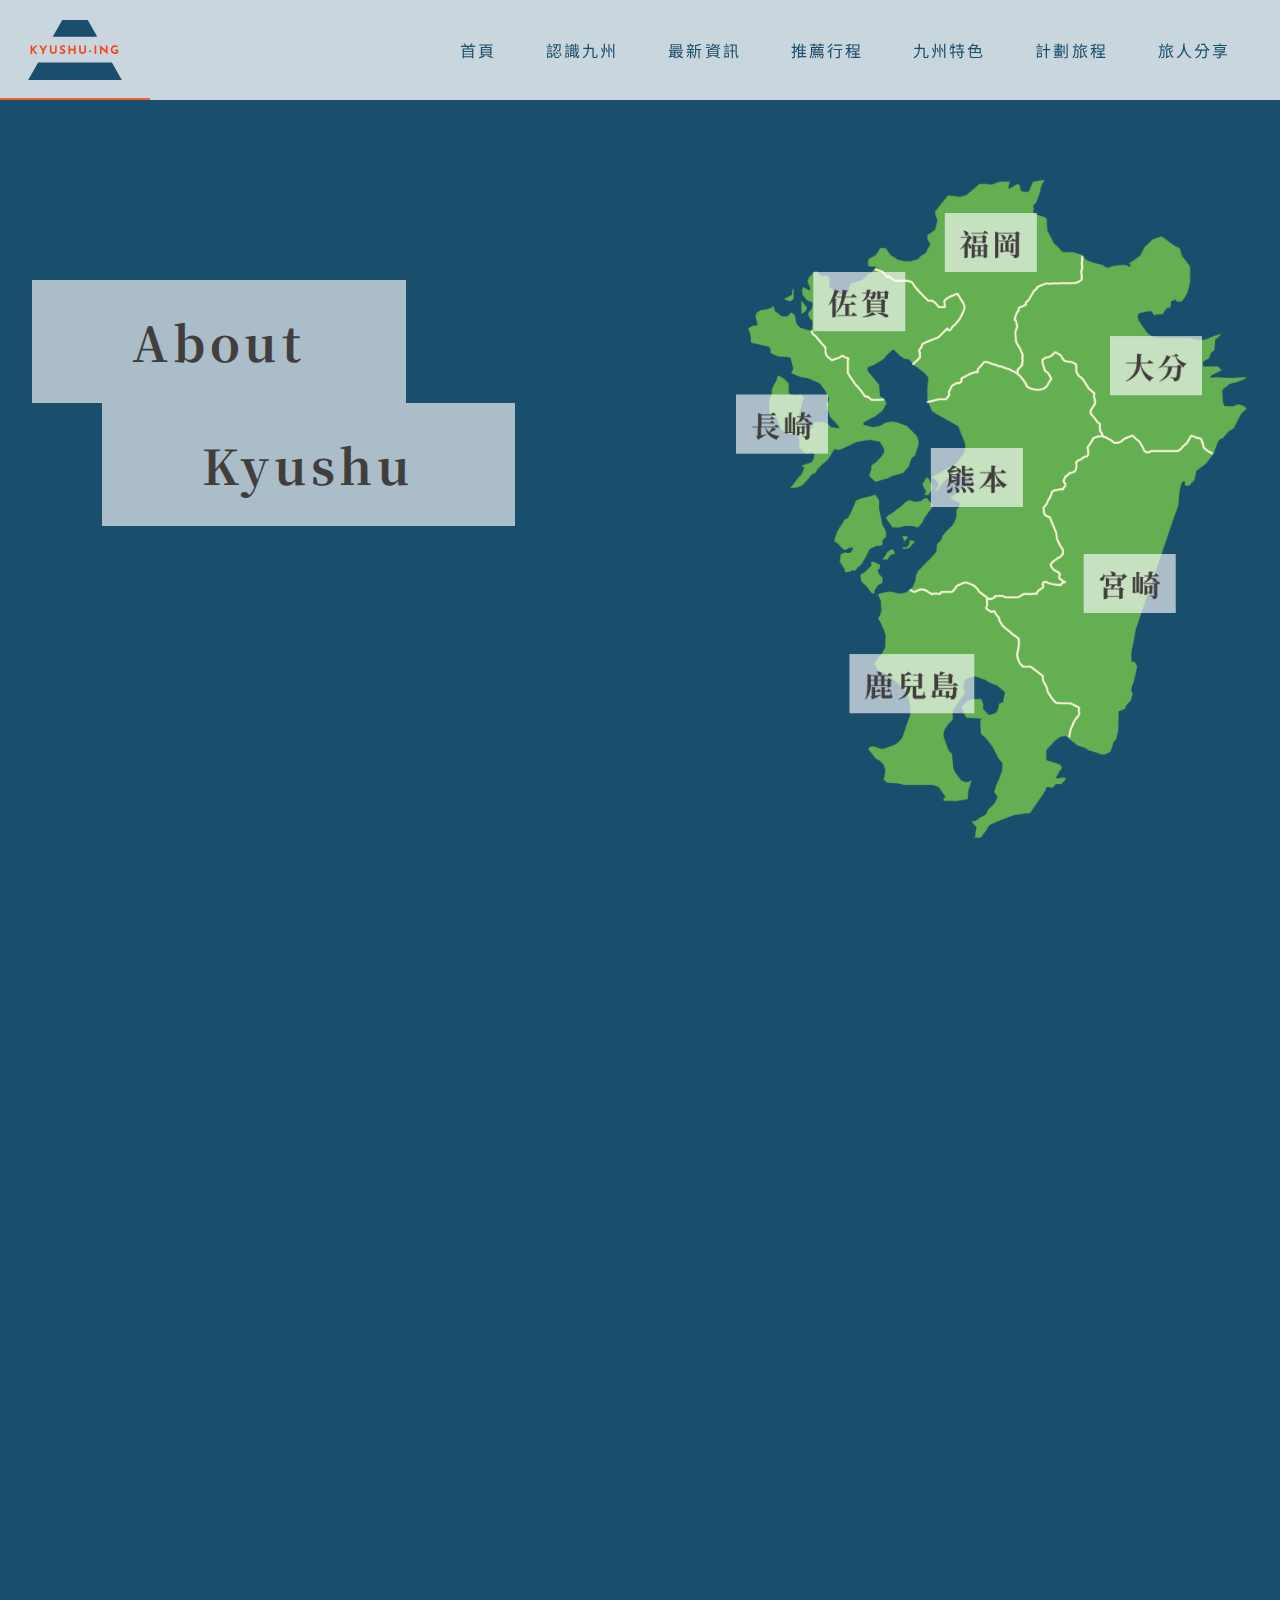
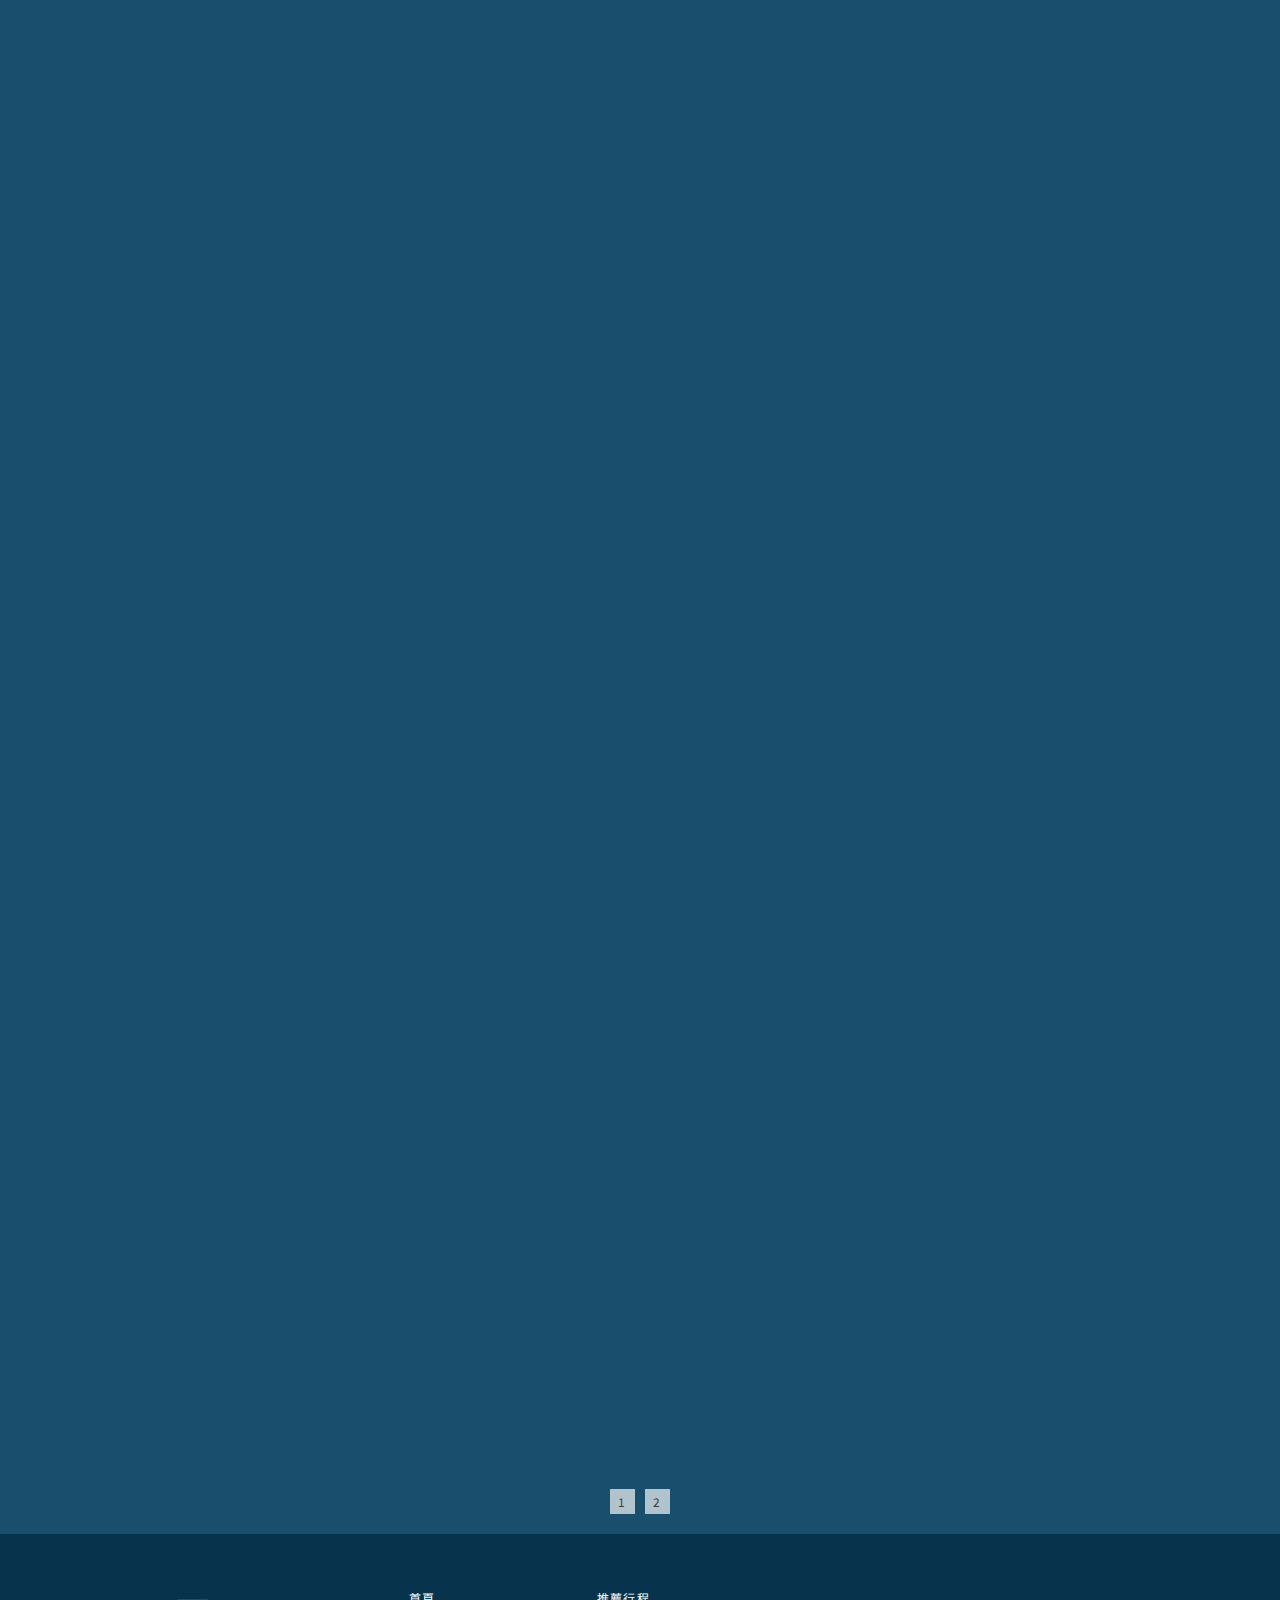
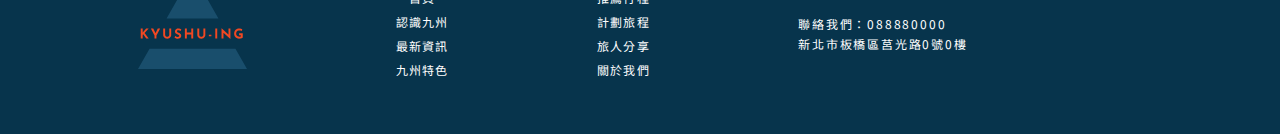
==== commit e1aee154: "reload" ====
--- a/about.html
+++ b/about.html
@@ -22,7 +22,7 @@
 
 <body>
 
-<div class="wrapper">
+
     <!-- top -->
     <div class="top">
         <a href="index.html"><svg width="454" height="291" viewBox="0 0 454 291" fill="none"
@@ -46,7 +46,8 @@
         </ul>
 
     </div>
-
+    
+<div class="wrapper">
     <!-- 首圖 -->
     <header>
         <div class="title">
--- a/css/default.css
+++ b/css/default.css
@@ -278,7 +278,7 @@
         display: none;
         flex-direction: column;
         width: 100%;
-        position: absolute;        
+        position: fixed;        
         background-color: #ffffffa9;
          /* js滑入效果 */
          right:-500px;
